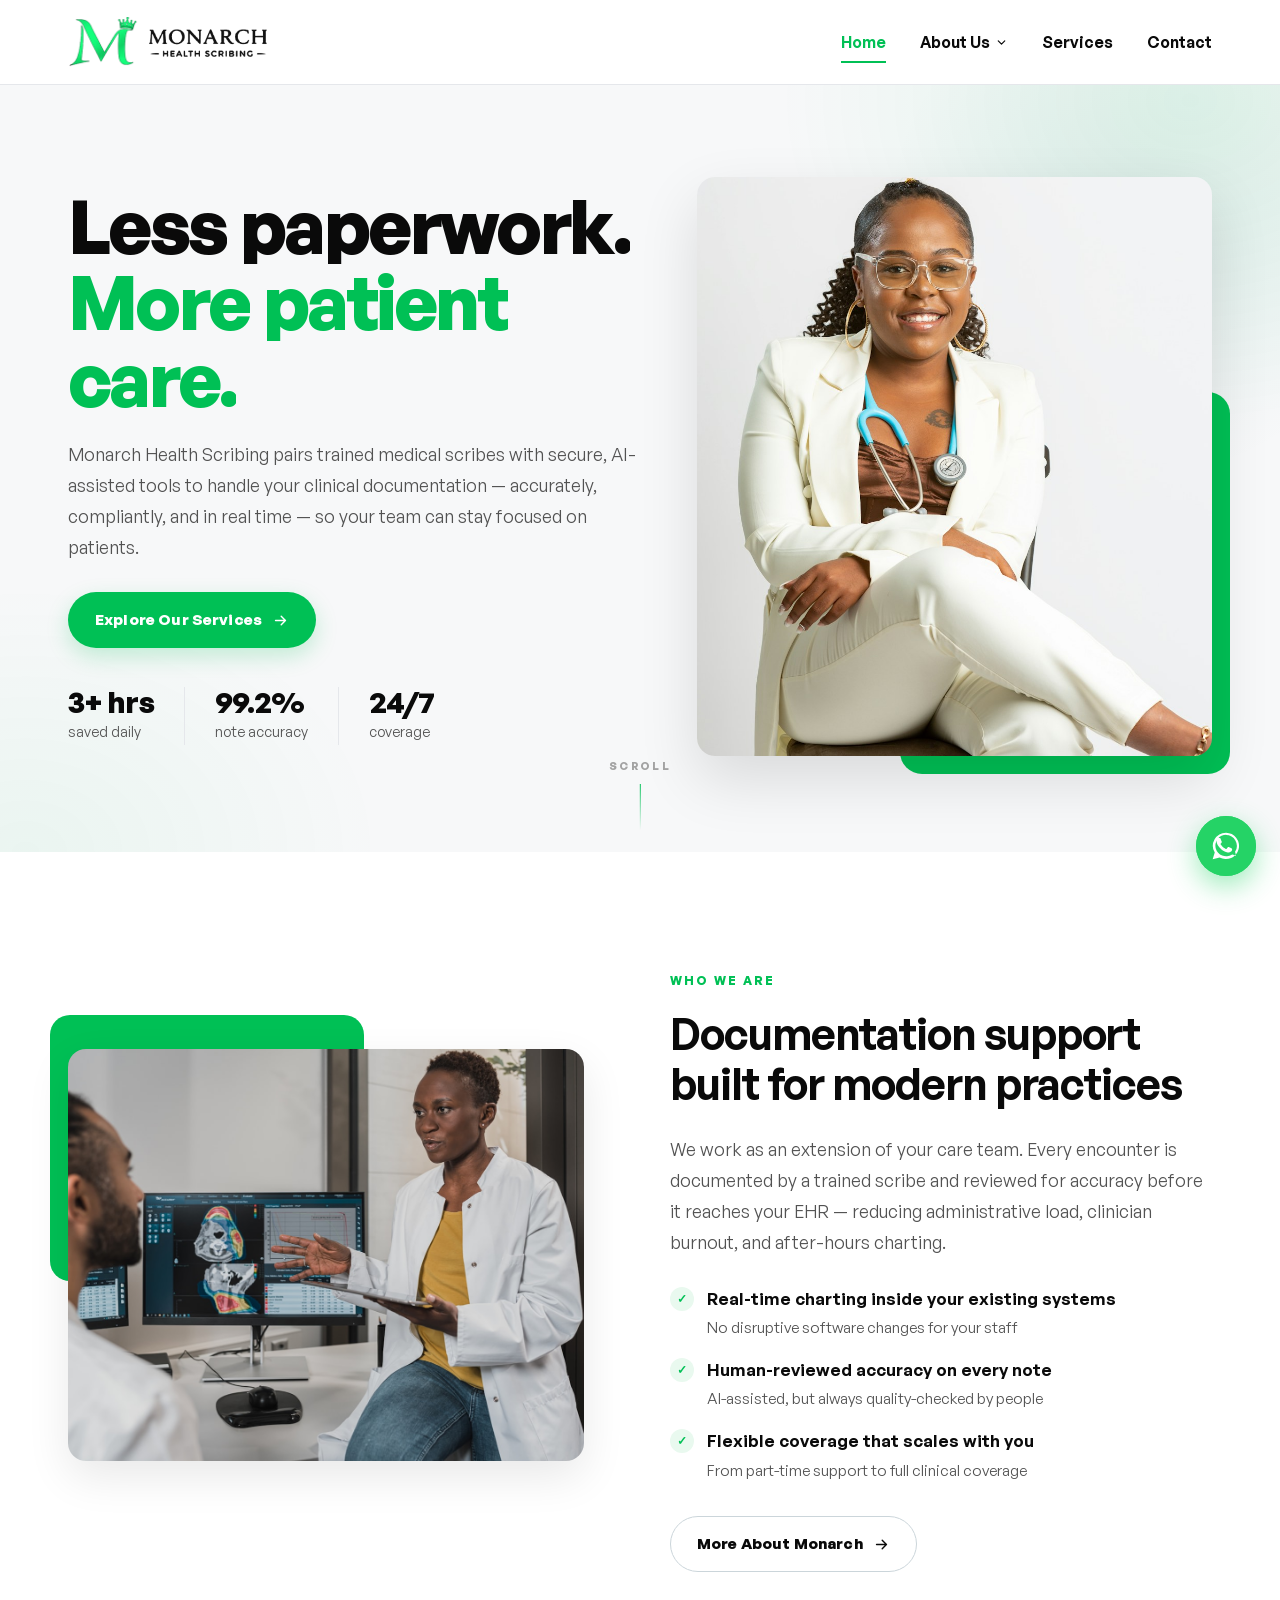
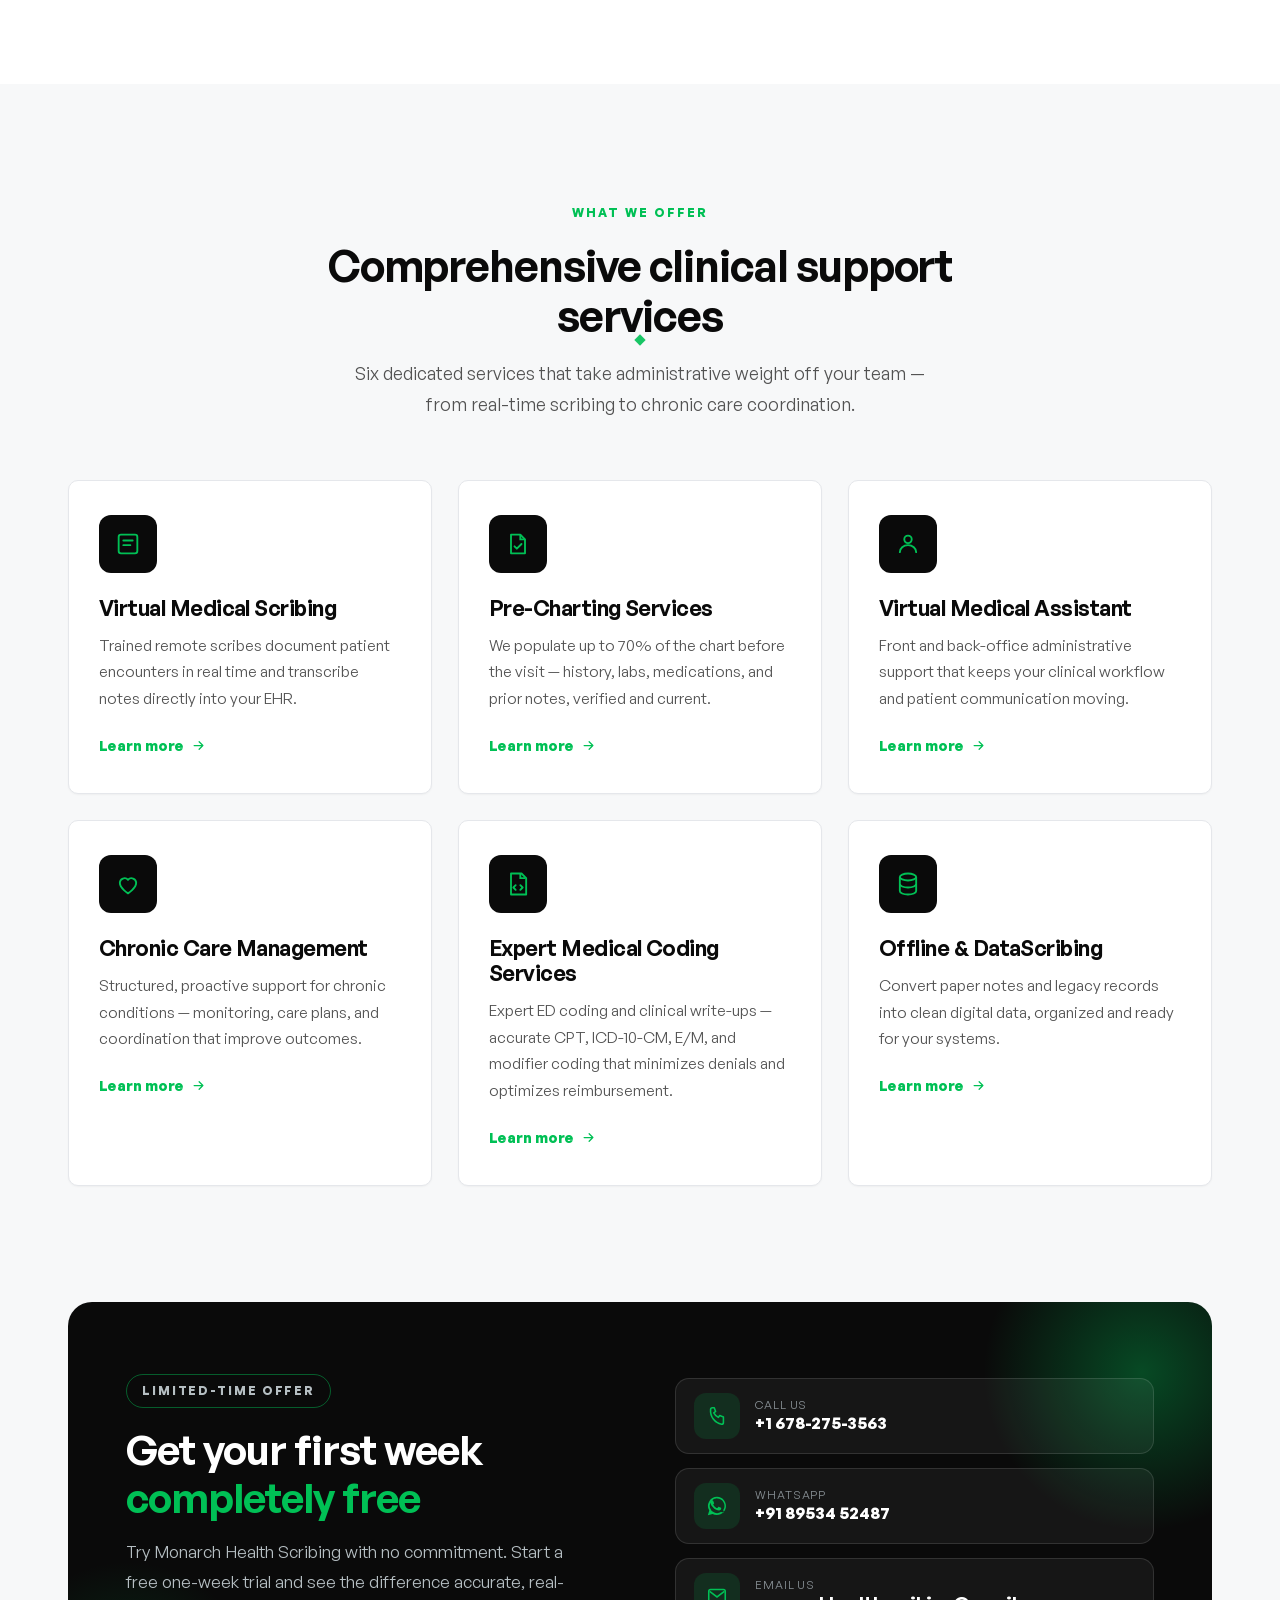
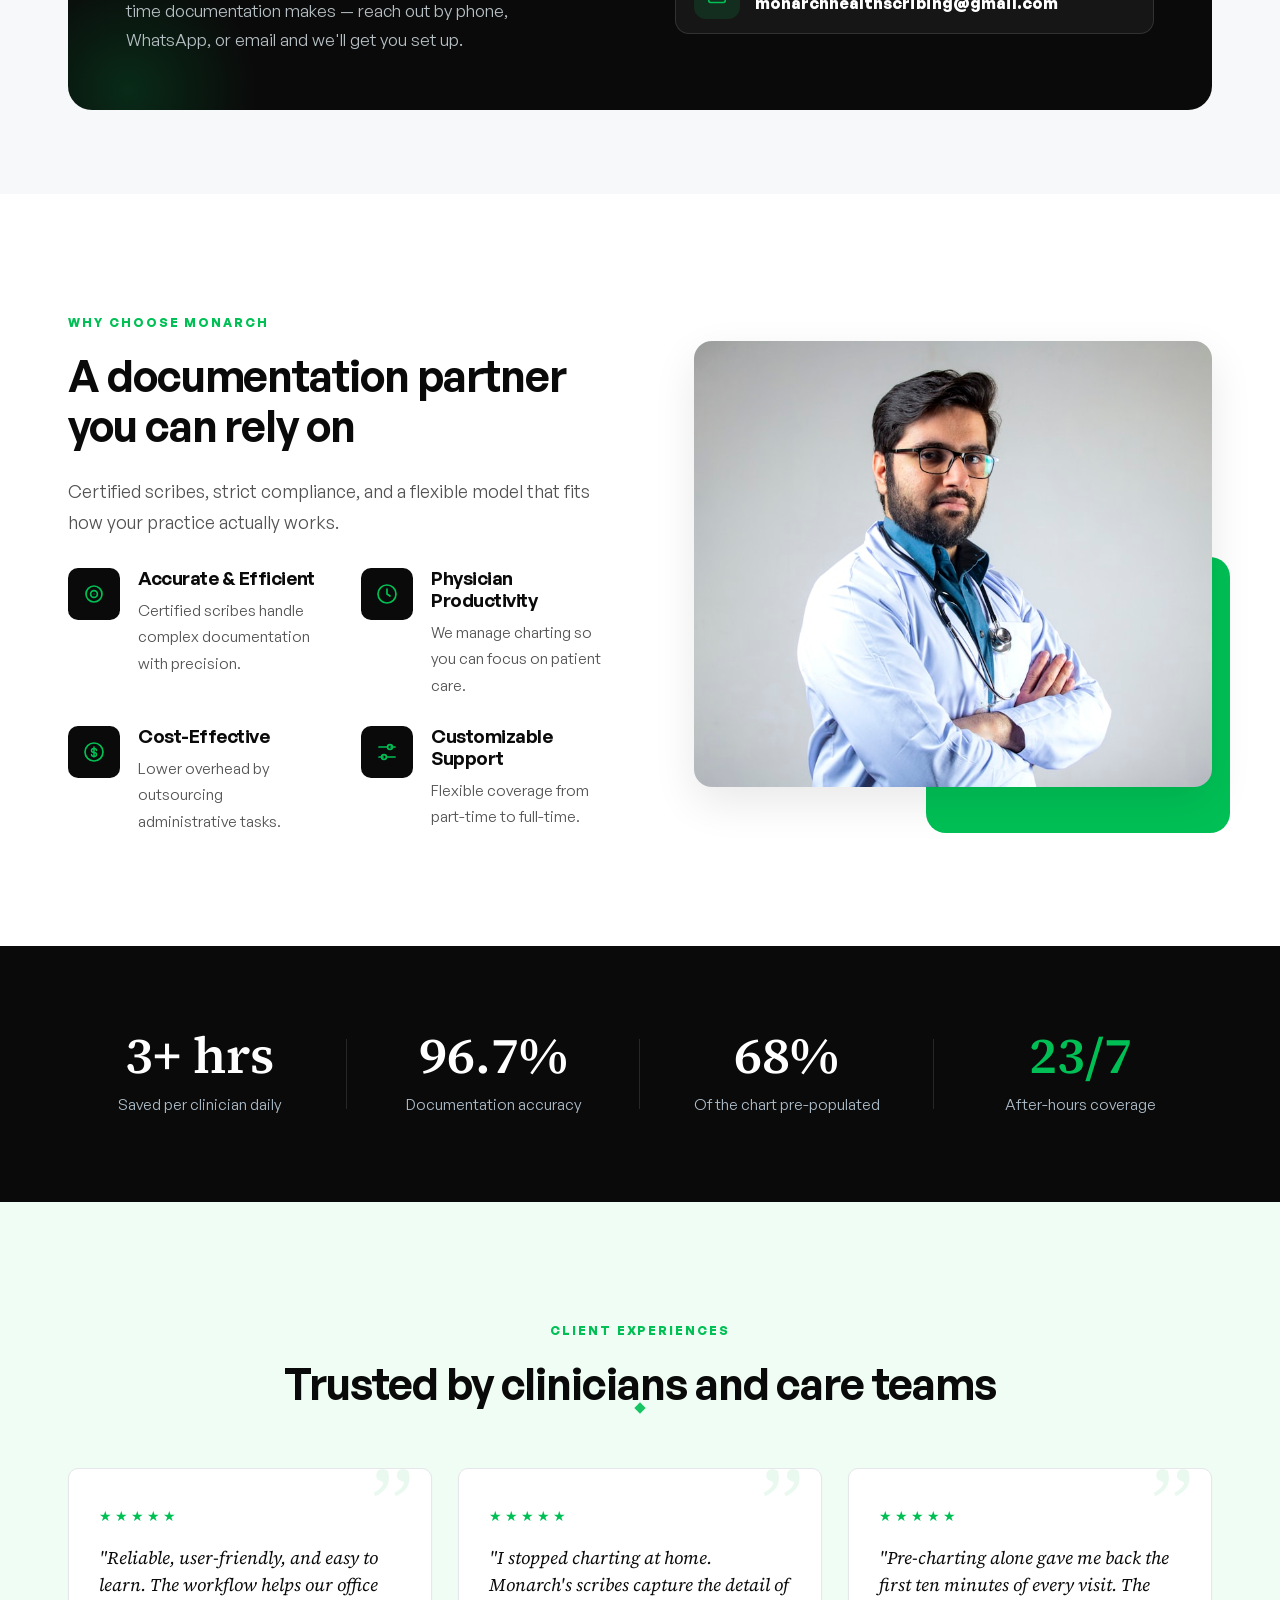
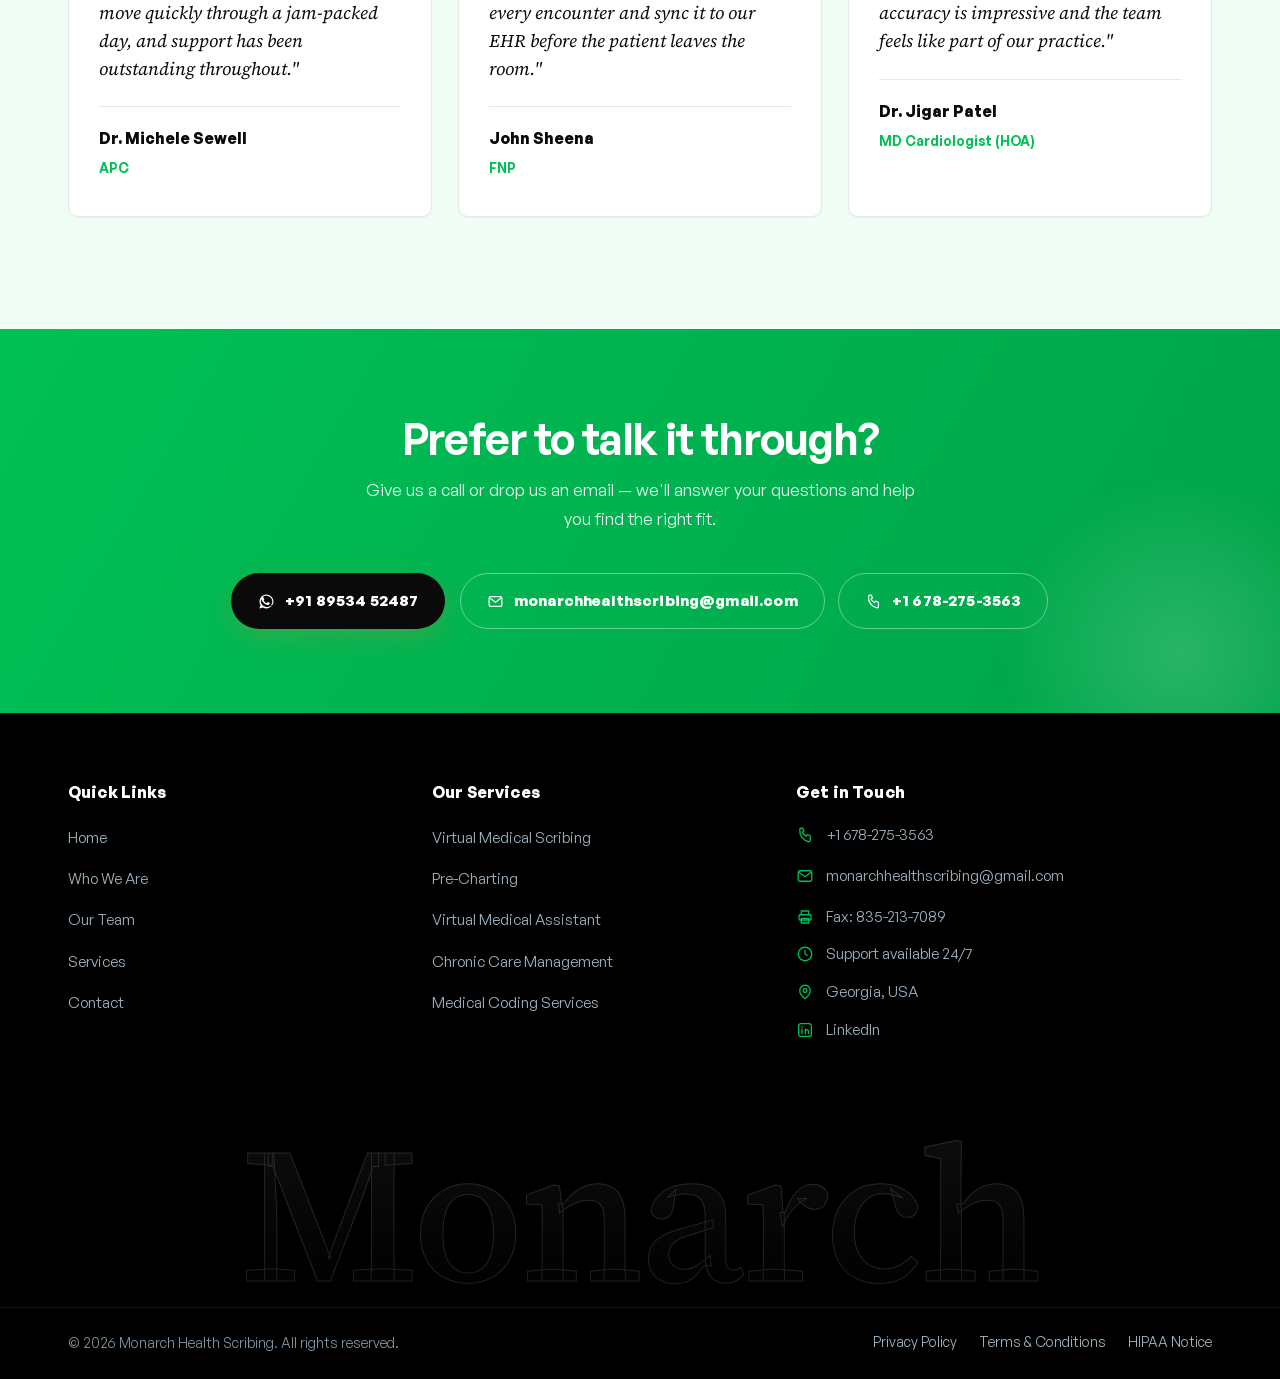
==== index.html @ 8d72a531 "Website design" ====
<!DOCTYPE html>
<html lang="en">
<head>
  <meta charset="UTF-8" />
  <meta name="viewport" content="width=device-width, initial-scale=1.0" />
  <title>Monarch Health Scribing | Medical Scribing & Virtual Care Support</title>
  <meta name="description" content="Monarch Health Scribing provides accurate, HIPAA-compliant medical scribing, pre-charting, virtual medical assistants, and chronic care management — so clinicians can focus on patient care." />
  <link rel="stylesheet" href="styles.css?v=74" />
  <link rel="icon" href="assets/logo-green-black.png" />
</head>
<body>

  <header class="site-header" id="siteHeader">
    <div class="container header-inner">
      <a class="logo" href="index.html"><img class="logo-mk" src="assets/logo-mark-only.png" alt="" /><img class="logo-wd" src="assets/logo-word-only.png" alt="Monarch Health Scribing" /></a>
      <nav class="main-nav" id="mainNav" aria-label="Primary">
        <a href="index.html" class="active">Home</a>
        <div class="nav-item has-drop">
          <a class="nav-drop-toggle">About Us <svg class="caret" viewBox="0 0 24 24" fill="none"><path d="M6 9l6 6 6-6" stroke="currentColor" stroke-width="2.2" stroke-linecap="round" stroke-linejoin="round"/></svg></a>
          <div class="nav-drop">
            <a href="about.html">Who We Are</a>
            <a href="team.html">Our Team</a>
          </div>
        </div>
        <a href="services.html">Services</a>
        <a href="contact.html">Contact</a>
      </nav>
      <button class="nav-toggle" id="navToggle" aria-label="Toggle navigation" aria-expanded="false">
        <span></span><span></span><span></span>
      </button>
    </div>
  </header>

  <!-- ===== Hero ===== -->
  <section class="hero">
    <div class="container hero-grid">
      <div class="hero-copy">
        <h1>Less paperwork.<br /><span class="em">More patient care.</span></h1>
        <p class="lede">Monarch Health Scribing pairs trained medical scribes with secure, AI-assisted
          tools to handle your clinical documentation — accurately, compliantly, and in real time —
          so your team can stay focused on patients.</p>
        <div class="hero-actions">
          <a href="services.html" class="btn btn-primary">Explore Our Services
            <svg viewBox="0 0 24 24" fill="none"><path d="M5 12h14M13 6l6 6-6 6" stroke="currentColor" stroke-width="2" stroke-linecap="round" stroke-linejoin="round"/></svg>
          </a>
        </div>
        <div class="hero-stats">
          <div class="hstat"><b>3+ hrs</b><span>saved daily</span></div>
          <div class="hstat"><b>99.2%</b><span>note accuracy</span></div>
          <div class="hstat"><b>24/7</b><span>coverage</span></div>
        </div>
      </div>

      <div class="hero-media">
        <span class="hero-accent" aria-hidden="true"></span>
        <div class="photo-main">
          <img src="assets/hero-clinician.jpg" alt="Confident clinician trusting Monarch with documentation" loading="eager" />
        </div>
      </div>
    </div>
    <div class="scroll-cue" aria-hidden="true"><span>Scroll</span><span class="line"></span></div>
  </section>

  <!-- ===== Welcome / intro ===== -->
  <section class="section">
    <div class="container split">
      <div class="who-media reveal">
        <span class="who-accent" aria-hidden="true"></span>
        <figure class="who-img-main"><img src="assets/img-collab.jpg" alt="Clinicians collaborating on patient documentation" loading="lazy" /></figure>
      </div>
      <div class="split-copy reveal" data-d="1">
        <p class="eyebrow eyebrow--noline">Who We Are</p>
        <h2>Documentation support built for modern practices</h2>
        <p class="lede">We work as an extension of your care team. Every encounter is documented by a
          trained scribe and reviewed for accuracy before it reaches your EHR — reducing administrative
          load, clinician burnout, and after-hours charting.</p>
        <ul class="check-list">
          <li><span class="c">✓</span><div>Real-time charting inside your existing systems<em>No disruptive software changes for your staff</em></div></li>
          <li><span class="c">✓</span><div>Human-reviewed accuracy on every note<em>AI-assisted, but always quality-checked by people</em></div></li>
          <li><span class="c">✓</span><div>Flexible coverage that scales with you<em>From part-time support to full clinical coverage</em></div></li>
        </ul>
        <a href="about.html" class="btn btn-outline">More About Monarch
          <svg viewBox="0 0 24 24" fill="none"><path d="M5 12h14M13 6l6 6-6 6" stroke="currentColor" stroke-width="2" stroke-linecap="round" stroke-linejoin="round"/></svg>
        </a>
      </div>
    </div>
  </section>

  <!-- ===== Services preview ===== -->
  <section class="section section--cream">
    <div class="container">
      <div class="head-center">
        <p class="eyebrow">What We Offer</p>
        <h2>Comprehensive clinical support services</h2>
        <span class="accent-rule"></span>
        <p class="lede">Six dedicated services that take administrative weight off your team — from
          real-time scribing to chronic care coordination.</p>
      </div>
      <div class="cards-grid">
        <article class="svc-card reveal"><span class="svc-num">01</span>
          <div class="svc-ic"><svg viewBox="0 0 24 24" fill="none"><rect x="4" y="4" width="16" height="16" rx="2" stroke="currentColor" stroke-width="1.6"/><path d="M8 9h8M8 13h6" stroke="currentColor" stroke-width="1.6" stroke-linecap="round"/></svg></div>
          <h3>Virtual Medical Scribing</h3>
          <p>Trained remote scribes document patient encounters in real time and transcribe notes directly into your EHR.</p>
          <a class="more" href="services.html">Learn more <svg viewBox="0 0 24 24" fill="none"><path d="M5 12h14M13 6l6 6-6 6" stroke="currentColor" stroke-width="2" stroke-linecap="round" stroke-linejoin="round"/></svg></a>
        </article>
        <article class="svc-card reveal" data-d="1"><span class="svc-num">02</span>
          <div class="svc-ic"><svg viewBox="0 0 24 24" fill="none"><path d="M6 4h8l4 4v12H6z" stroke="currentColor" stroke-width="1.6" stroke-linejoin="round"/><path d="M14 4v4h4" stroke="currentColor" stroke-width="1.6"/><path d="M9 14l2 2 4-4" stroke="currentColor" stroke-width="1.6" stroke-linecap="round" stroke-linejoin="round"/></svg></div>
          <h3>Pre-Charting Services</h3>
          <p>We populate up to 70% of the chart before the visit — history, labs, medications, and prior notes, verified and current.</p>
          <a class="more" href="services.html">Learn more <svg viewBox="0 0 24 24" fill="none"><path d="M5 12h14M13 6l6 6-6 6" stroke="currentColor" stroke-width="2" stroke-linecap="round" stroke-linejoin="round"/></svg></a>
        </article>
        <article class="svc-card reveal" data-d="2"><span class="svc-num">03</span>
          <div class="svc-ic"><svg viewBox="0 0 24 24" fill="none"><circle cx="12" cy="8" r="3.2" stroke="currentColor" stroke-width="1.6"/><path d="M5 19c0-3.3 3-6 7-6s7 2.7 7 6" stroke="currentColor" stroke-width="1.6" stroke-linecap="round"/></svg></div>
          <h3>Virtual Medical Assistant</h3>
          <p>Front and back-office administrative support that keeps your clinical workflow and patient communication moving.</p>
          <a class="more" href="services.html">Learn more <svg viewBox="0 0 24 24" fill="none"><path d="M5 12h14M13 6l6 6-6 6" stroke="currentColor" stroke-width="2" stroke-linecap="round" stroke-linejoin="round"/></svg></a>
        </article>
        <article class="svc-card reveal"><span class="svc-num">04</span>
          <div class="svc-ic"><svg viewBox="0 0 24 24" fill="none"><path d="M12 20s-7-4.3-7-9a4 4 0 017-2.6A4 4 0 0119 11c0 4.7-7 9-7 9z" stroke="currentColor" stroke-width="1.6" stroke-linejoin="round"/></svg></div>
          <h3>Chronic Care Management</h3>
          <p>Structured, proactive support for chronic conditions — monitoring, care plans, and coordination that improve outcomes.</p>
          <a class="more" href="services.html">Learn more <svg viewBox="0 0 24 24" fill="none"><path d="M5 12h14M13 6l6 6-6 6" stroke="currentColor" stroke-width="2" stroke-linecap="round" stroke-linejoin="round"/></svg></a>
        </article>
        <article class="svc-card reveal" data-d="1"><span class="svc-num">05</span>
          <div class="svc-ic"><svg viewBox="0 0 24 24" fill="none"><path d="M6 3h9l4 4v14H6z" stroke="currentColor" stroke-width="1.6" stroke-linejoin="round"/><path d="M14 3v4h4" stroke="currentColor" stroke-width="1.6"/><path d="M10 13l-2 2 2 2M14 13l2 2-2 2" stroke="currentColor" stroke-width="1.6" stroke-linecap="round" stroke-linejoin="round"/></svg></div>
          <h3>Expert Medical Coding Services</h3>
          <p>Expert ED coding and clinical write-ups — accurate CPT, ICD-10-CM, E/M, and modifier coding that minimizes denials and optimizes reimbursement.</p>
          <a class="more" href="services.html">Learn more <svg viewBox="0 0 24 24" fill="none"><path d="M5 12h14M13 6l6 6-6 6" stroke="currentColor" stroke-width="2" stroke-linecap="round" stroke-linejoin="round"/></svg></a>
        </article>
        <article class="svc-card reveal" data-d="2"><span class="svc-num">06</span>
          <div class="svc-ic"><svg viewBox="0 0 24 24" fill="none"><ellipse cx="12" cy="6" rx="7" ry="3" stroke="currentColor" stroke-width="1.6"/><path d="M5 6v12c0 1.7 3.1 3 7 3s7-1.3 7-3V6" stroke="currentColor" stroke-width="1.6"/><path d="M5 12c0 1.7 3.1 3 7 3s7-1.3 7-3" stroke="currentColor" stroke-width="1.6"/></svg></div>
          <h3>Offline &amp; DataScribing</h3>
          <p>Convert paper notes and legacy records into clean digital data, organized and ready for your systems.</p>
          <a class="more" href="services.html">Learn more <svg viewBox="0 0 24 24" fill="none"><path d="M5 12h14M13 6l6 6-6 6" stroke="currentColor" stroke-width="2" stroke-linecap="round" stroke-linejoin="round"/></svg></a>
        </article>
      </div>
    </div>
  </section>

  <!-- ===== Free trial offer ===== -->
  <section class="section trial-section">
    <div class="container">
      <div class="trial-card reveal">
        <div class="trial-copy">
          <p class="trial-badge">Limited-Time Offer</p>
          <h2>Get your first week <span class="em">completely free</span></h2>
          <p>Try Monarch Health Scribing with no commitment. Start a free one-week trial and see the
            difference accurate, real-time documentation makes — reach out by phone, WhatsApp, or email
            and we'll get you set up.</p>
        </div>
        <div class="trial-actions">
          <a href="tel:+16782753563" class="trial-chip">
            <span class="ti"><svg viewBox="0 0 24 24" fill="none"><path d="M5 5a2 2 0 012-2h2l1.5 4-2 1.5a12 12 0 005 5l1.5-2 4 1.5V19a2 2 0 01-2 2A15 15 0 015 5z" stroke="currentColor" stroke-width="1.7" stroke-linejoin="round"/></svg></span>
            <span><small>Call us</small><b>+1 678-275-3563</b></span>
          </a>
          <a href="https://wa.me/918953452487" target="_blank" rel="noopener" class="trial-chip">
            <span class="ti"><svg viewBox="0 0 24 24" fill="currentColor"><path d="M12.04 2.01a9.9 9.9 0 00-8.48 14.95L2 22l5.2-1.36A9.9 9.9 0 1012.04 2.01zm0 1.8a8.1 8.1 0 016.95 12.2l-.2.33.78 2.85-2.92-.77-.32.19a8.1 8.1 0 11-4.1-15.04zm4.5 10.3c-.07-.12-.26-.2-.55-.34-.29-.14-1.7-.84-1.96-.94-.26-.1-.45-.14-.64.14-.19.29-.74.94-.9 1.13-.17.19-.33.21-.62.07-.29-.14-1.21-.45-2.3-1.43-.85-.76-1.43-1.7-1.6-1.98-.16-.29-.02-.44.13-.58.13-.13.29-.33.43-.5.14-.17.19-.29.29-.48.1-.19.05-.36-.02-.5-.07-.14-.64-1.55-.88-2.12-.23-.56-.47-.48-.64-.49h-.55c-.19 0-.5.07-.76.36-.26.29-1 .98-1 2.38s1.02 2.76 1.17 2.95c.14.19 2.01 3.08 4.88 4.32.68.29 1.21.46 1.63.59.68.22 1.3.19 1.79.12.55-.08 1.7-.7 1.94-1.36.24-.67.24-1.24.17-1.36z"/></svg></span>
            <span><small>WhatsApp</small><b>+91 89534 52487</b></span>
          </a>
          <a href="mailto:monarchhealthscribing@gmail.com" class="trial-chip">
            <span class="ti"><svg viewBox="0 0 24 24" fill="none"><rect x="3" y="5" width="18" height="14" rx="2" stroke="currentColor" stroke-width="1.7"/><path d="M4 7l8 6 8-6" stroke="currentColor" stroke-width="1.7"/></svg></span>
            <span><small>Email us</small><b>monarchhealthscribing@gmail.com</b></span>
          </a>
        </div>
      </div>
    </div>
  </section>

  <!-- ===== Why choose us ===== -->
  <section class="section">
    <div class="container split split--reverse">
      <div class="split-media why-media reveal">
        <span class="why-accent" aria-hidden="true"></span>
        <figure class="why-photo"><img src="assets/img-why.jpg" alt="Confident clinician you can rely on" loading="lazy" /></figure>
      </div>
      <div class="split-copy reveal" data-d="1">
        <p class="eyebrow eyebrow--noline">Why Choose Monarch</p>
        <h2>A documentation partner you can rely on</h2>
        <p class="lede">Certified scribes, strict compliance, and a flexible model that fits how your
          practice actually works.</p>
        <div class="why-grid" style="margin-top:30px">
          <div class="why-item"><span class="wn"><svg viewBox="0 0 24 24" fill="none"><circle cx="12" cy="12" r="8" stroke="currentColor" stroke-width="1.7"/><circle cx="12" cy="12" r="3.4" stroke="currentColor" stroke-width="1.7"/><circle cx="12" cy="12" r=".6" fill="currentColor"/></svg></span><div><h3>Accurate &amp; Efficient</h3><p>Certified scribes handle complex documentation with precision.</p></div></div>
          <div class="why-item"><span class="wn"><svg viewBox="0 0 24 24" fill="none"><circle cx="12" cy="12" r="9" stroke="currentColor" stroke-width="1.7"/><path d="M12 7v5l3 2" stroke="currentColor" stroke-width="1.7" stroke-linecap="round"/></svg></span><div><h3>Physician Productivity</h3><p>We manage charting so you can focus on patient care.</p></div></div>
          <div class="why-item"><span class="wn"><svg viewBox="0 0 24 24" fill="none"><circle cx="12" cy="12" r="9" stroke="currentColor" stroke-width="1.7"/><path d="M12 7v10M9.5 14.5c0 1.1 1.1 2 2.5 2s2.5-.9 2.5-2-1.1-2-2.5-2-2.5-.9-2.5-2 1.1-2 2.5-2 2.5.9 2.5 2" stroke="currentColor" stroke-width="1.5" stroke-linecap="round"/></svg></span><div><h3>Cost-Effective</h3><p>Lower overhead by outsourcing administrative tasks.</p></div></div>
          <div class="why-item"><span class="wn"><svg viewBox="0 0 24 24" fill="none"><path d="M4 7h8M16 7h4M4 17h4M12 17h8" stroke="currentColor" stroke-width="1.7" stroke-linecap="round"/><circle cx="15" cy="7" r="2.4" stroke="currentColor" stroke-width="1.7"/><circle cx="9" cy="17" r="2.4" stroke="currentColor" stroke-width="1.7"/></svg></span><div><h3>Customizable Support</h3><p>Flexible coverage from part-time to full-time.</p></div></div>
        </div>
      </div>
    </div>
  </section>

  <!-- ===== Stats band ===== -->
  <section class="section--tight section--navy">
    <div class="container stats-band">
      <div class="stat-b reveal"><div class="num"><span data-count="3" data-suffix="+">3+</span> hrs</div><div class="lbl">Saved per clinician daily</div></div>
      <div class="stat-b reveal" data-d="1"><div class="num"><span data-count="99.2" data-suffix="%">99.2%</span></div><div class="lbl">Documentation accuracy</div></div>
      <div class="stat-b reveal" data-d="2"><div class="num"><span data-count="70" data-suffix="%">70%</span></div><div class="lbl">Of the chart pre-populated</div></div>
      <div class="stat-b reveal" data-d="3"><div class="num gold"><span class="gold" data-count="24" data-suffix="/7">24/7</span></div><div class="lbl">After-hours coverage</div></div>
    </div>
  </section>

  <!-- ===== Testimonials ===== -->
  <section class="section section--mist">
    <div class="container">
      <div class="head-center">
        <p class="eyebrow">Client Experiences</p>
        <h2>Trusted by clinicians and care teams</h2>
        <span class="accent-rule"></span>
      </div>
      <div class="quotes-grid">
        <figure class="q-card reveal">
          <div class="stars">★★★★★</div>
          <blockquote>"Reliable, user-friendly, and easy to learn. The workflow helps our office move quickly through a jam-packed day, and support has been outstanding throughout."</blockquote>
          <figcaption class="who"><div><b>Dr. Michele Sewell</b><em>APC</em></div></figcaption>
        </figure>
        <figure class="q-card reveal" data-d="1">
          <div class="stars">★★★★★</div>
          <blockquote>"I stopped charting at home. Monarch's scribes capture the detail of every encounter and sync it to our EHR before the patient leaves the room."</blockquote>
          <figcaption class="who"><div><b>John Sheena</b><em>FNP</em></div></figcaption>
        </figure>
        <figure class="q-card reveal" data-d="2">
          <div class="stars">★★★★★</div>
          <blockquote>"Pre-charting alone gave me back the first ten minutes of every visit. The accuracy is impressive and the team feels like part of our practice."</blockquote>
          <figcaption class="who"><div><b>Dr. Jigar Patel</b><em>MD Cardiologist (HOA)</em></div></figcaption>
        </figure>
      </div>
    </div>
  </section>

  <!-- ===== CTA band ===== -->
  <section class="section--tight cta-band">
    <div class="container cta-inner">
      <div>
        <h2>Prefer to talk it through?</h2>
        <p>Give us a call or drop us an email — we'll answer your questions and help you find the right fit.</p>
      </div>
      <div class="cta-actions">
        <a href="https://wa.me/918953452487" target="_blank" rel="noopener" class="btn btn-gold"><svg viewBox="0 0 24 24" fill="currentColor"><path d="M12.04 2.01a9.9 9.9 0 00-8.48 14.95L2 22l5.2-1.36A9.9 9.9 0 1012.04 2.01zm0 1.8a8.1 8.1 0 016.95 12.2l-.2.33.78 2.85-2.92-.77-.32.19a8.1 8.1 0 11-4.1-15.04zm4.5 10.3c-.07-.12-.26-.2-.55-.34-.29-.14-1.7-.84-1.96-.94-.26-.1-.45-.14-.64.14-.19.29-.74.94-.9 1.13-.17.19-.33.21-.62.07-.29-.14-1.21-.45-2.3-1.43-.85-.76-1.43-1.7-1.6-1.98-.16-.29-.02-.44.13-.58.13-.13.29-.33.43-.5.14-.17.19-.29.29-.48.1-.19.05-.36-.02-.5-.07-.14-.64-1.55-.88-2.12-.23-.56-.47-.48-.64-.49h-.55c-.19 0-.5.07-.76.36-.26.29-1 .98-1 2.38s1.02 2.76 1.17 2.95c.14.19 2.01 3.08 4.88 4.32.68.29 1.21.46 1.63.59.68.22 1.3.19 1.79.12.55-.08 1.7-.7 1.94-1.36.24-.67.24-1.24.17-1.36z"/></svg> +91 89534 52487</a>
        <a href="mailto:monarchhealthscribing@gmail.com" class="btn btn-ghost-light"><svg viewBox="0 0 24 24" fill="none"><rect x="3" y="5" width="18" height="14" rx="2" stroke="currentColor" stroke-width="1.7"/><path d="M4 7l8 6 8-6" stroke="currentColor" stroke-width="1.7"/></svg> monarchhealthscribing@gmail.com</a>
        <a href="tel:+16782753563" class="btn btn-ghost-light"><svg viewBox="0 0 24 24" fill="none"><path d="M5 5a2 2 0 012-2h2l1.5 4-2 1.5a12 12 0 005 5l1.5-2 4 1.5V19a2 2 0 01-2 2A15 15 0 015 5z" stroke="currentColor" stroke-width="1.7" stroke-linejoin="round"/></svg> +1 678-275-3563</a>
      </div>
    </div>
  </section>

  <!-- ===== Footer ===== -->
  <footer class="site-footer">
    <div class="container footer-grid">
      <div class="footer-col">
        <h4>Quick Links</h4>
        <ul>
          <li><a href="index.html">Home</a></li>
          <li><a href="about.html">Who We Are</a></li>
          <li><a href="team.html">Our Team</a></li>
          <li><a href="services.html">Services</a></li>
          <li><a href="contact.html">Contact</a></li>
        </ul>
      </div>
      <div class="footer-col">
        <h4>Our Services</h4>
        <ul>
          <li><a href="services.html">Virtual Medical Scribing</a></li>
          <li><a href="services.html">Pre-Charting</a></li>
          <li><a href="services.html">Virtual Medical Assistant</a></li>
          <li><a href="services.html">Chronic Care Management</a></li>
          <li><a href="services.html">Medical Coding Services</a></li>
        </ul>
      </div>
      <div class="footer-col">
        <h4>Get in Touch</h4>
        <ul class="footer-contact">
          <li><svg viewBox="0 0 24 24" fill="none"><path d="M5 5a2 2 0 012-2h2l1.5 4-2 1.5a12 12 0 005 5l1.5-2 4 1.5V19a2 2 0 01-2 2A15 15 0 015 5z" stroke="currentColor" stroke-width="1.7" stroke-linejoin="round"/></svg> <a href="tel:+16782753563">+1 678-275-3563</a></li>
          <li><svg viewBox="0 0 24 24" fill="none"><rect x="3" y="5" width="18" height="14" rx="2" stroke="currentColor" stroke-width="1.7"/><path d="M4 7l8 6 8-6" stroke="currentColor" stroke-width="1.7"/></svg> <a href="mailto:monarchhealthscribing@gmail.com">monarchhealthscribing@gmail.com</a></li>
          <li><svg viewBox="0 0 24 24" fill="none"><path d="M7 9V4h10v5" stroke="currentColor" stroke-width="1.7" stroke-linejoin="round"/><rect x="4" y="9" width="16" height="7" rx="1.5" stroke="currentColor" stroke-width="1.7"/><path d="M7 14h10v6H7z" stroke="currentColor" stroke-width="1.7" stroke-linejoin="round"/></svg> Fax: 835-213-7089</li>
          <li><svg viewBox="0 0 24 24" fill="none"><circle cx="12" cy="12" r="9" stroke="currentColor" stroke-width="1.7"/><path d="M12 7v5l3 2" stroke="currentColor" stroke-width="1.7" stroke-linecap="round"/></svg> Support available 24/7</li>
          <li><svg viewBox="0 0 24 24" fill="none"><path d="M12 21s-7-5.2-7-11a7 7 0 1114 0c0 5.8-7 11-7 11z" stroke="currentColor" stroke-width="1.7"/><circle cx="12" cy="10" r="2.5" stroke="currentColor" stroke-width="1.7"/></svg> Georgia, USA</li>
          <li><svg viewBox="0 0 24 24" fill="none"><rect x="3.5" y="3.5" width="17" height="17" rx="3" stroke="currentColor" stroke-width="1.7"/><circle cx="8" cy="7.6" r="1.1" fill="currentColor"/><path d="M8 10.5V17M12.5 17v-3.4a2 2 0 014 0V17M12.5 10.5V17" stroke="currentColor" stroke-width="1.7" stroke-linecap="round"/></svg> <a href="https://www.linkedin.com/company/monarch-health-scribing" target="_blank" rel="noopener">LinkedIn</a></li>
        </ul>
      </div>
    </div>
    <div class="footer-bottom">
      <div class="container">
        <p>© <span id="year">2026</span> Monarch Health Scribing. All rights reserved.</p>
        <div class="legal">
          <a href="#">Privacy Policy</a>
          <a href="#">Terms &amp; Conditions</a>
          <a href="#">HIPAA Notice</a>
        </div>
      </div>
    </div>
  </footer>

  <script src="script.js?v=74"></script>
</body>
</html>
---- styles.css ----
/* ===== Self-hosted fonts (General Sans + Source Serif 4 — same as rapidops.com) ===== */
@font-face { font-family:"General Sans"; src:url("assets/fonts/GeneralSans-300.woff2") format("woff2"); font-weight:300; font-style:normal; font-display:swap; }
@font-face { font-family:"General Sans"; src:url("assets/fonts/GeneralSans-400.woff2") format("woff2"); font-weight:400; font-style:normal; font-display:swap; }
@font-face { font-family:"General Sans"; src:url("assets/fonts/GeneralSans-500.woff2") format("woff2"); font-weight:500; font-style:normal; font-display:swap; }
@font-face { font-family:"General Sans"; src:url("assets/fonts/GeneralSans-600.woff2") format("woff2"); font-weight:600; font-style:normal; font-display:swap; }
@font-face { font-family:"General Sans"; src:url("assets/fonts/GeneralSans-700.woff2") format("woff2"); font-weight:700; font-style:normal; font-display:swap; }
@font-face { font-family:"Source Serif 4"; src:url("assets/fonts/SourceSerif4-normal.woff2") format("woff2"); font-weight:200 900; font-style:normal; font-display:swap; }
@font-face { font-family:"Source Serif 4"; src:url("assets/fonts/SourceSerif4-italic.woff2") format("woff2"); font-weight:200 900; font-style:italic; font-display:swap; }

/* ==========================================================================
   Monarch Health Scribing — shared stylesheet (multi-page)
   Professional healthcare-services design system
   Palette: deep navy · medical teal · warm gold · warm neutrals
   Type: Source Serif 4 (serif headings) · General Sans (sans body)
   ========================================================================== */

:root {
  --navy:       #0f2c44;
  --navy-deep:  #0a2133;
  --teal:       #0f7368;
  --teal-dark:  #0b554d;
  --teal-soft:  #e6f1ef;
  --gold:       #b8893f;
  --gold-soft:  #f3ead9;

  --ink:        #16242e;
  --muted:      #56666f;
  --faint:      #8696a0;
  --line:       #e4e8ea;
  --line-warm:  #e9e3d6;

  --white:      #ffffff;
  --cream:      #f8f5ef;
  --mist:       #eef4f4;
  --panel:      #f6f8f9;

  --maxw: 1200px;
  --radius: 6px;
  --shadow-sm: 0 1px 2px rgba(15,44,68,.06), 0 2px 8px rgba(15,44,68,.05);
  --shadow-md: 0 10px 30px rgba(15,44,68,.10);
  --shadow-lg: 0 24px 60px rgba(15,44,68,.14);

  --serif: "Source Serif 4", Georgia, "Times New Roman", serif;
  --sans:  "General Sans", -apple-system, BlinkMacSystemFont, "Segoe UI", sans-serif;

  --ease: cubic-bezier(.22,.61,.36,1);
}

*, *::before, *::after { box-sizing: border-box; }
* { margin: 0; padding: 0; }

html { scroll-behavior: smooth; -webkit-text-size-adjust: 100%; }

body {
  font-family: var(--sans);
  font-size: 17px;
  line-height: 1.72;
  color: var(--ink);
  background: var(--white);
  -webkit-font-smoothing: antialiased;
}

img { max-width: 100%; display: block; }
a { color: inherit; text-decoration: none; }

h1, h2, h3, h4 { font-family: var(--serif); font-weight: 500; color: var(--navy);
  line-height: 1.16; letter-spacing: -.01em; }
h1 { font-size: clamp(2.3rem, 4.6vw, 3.5rem); }
h2 { font-size: clamp(1.9rem, 3.4vw, 2.7rem); }
h3 { font-size: 1.35rem; }
p  { color: var(--muted); }
strong { color: var(--ink); font-weight: 700; }

.container { max-width: var(--maxw); margin: 0 auto; padding: 0 28px; }

/* ---- shared section helpers ---- */
.section { padding: 96px 0; }
.section--tight { padding: 72px 0; }
.section--cream { background: var(--cream); }
.section--mist  { background: var(--mist); }
.section--navy  { background: var(--navy); color: #cfdbe4; }
.section--navy h2, .section--navy h3 { color: #fff; }

.eyebrow { display: inline-flex; align-items: center; gap: 9px;
  font-family: var(--sans); font-weight: 700; font-size: .76rem; letter-spacing: .16em;
  text-transform: uppercase; color: var(--teal); margin-bottom: 16px; }
.eyebrow::before { content: ""; width: 26px; height: 2px; background: var(--gold); display: inline-block; }
.section--navy .eyebrow { color: #7fd0c6; }

.lede { font-size: 1.12rem; color: var(--muted); max-width: 60ch; }
.section--navy .lede { color: #bcccd6; }

.head-center { text-align: center; max-width: 760px; margin: 0 auto 56px; }
.head-center .eyebrow::before { display: none; }
.head-center .lede { margin: 18px auto 0; }

/* underline accent under serif headings */
.accent-rule { width: 56px; height: 3px; background: var(--gold); border-radius: 2px; margin-top: 22px; }
.head-center .accent-rule { margin: 22px auto 0; }

/* ---- buttons ---- */
.btn { display: inline-flex; align-items: center; gap: 10px; cursor: pointer;
  font-family: var(--sans); font-weight: 700; font-size: .95rem; letter-spacing: .01em;
  padding: 14px 26px; border-radius: var(--radius); border: 1.5px solid transparent;
  transition: background .2s, color .2s, border-color .2s, transform .2s, box-shadow .2s; }
.btn svg { width: 17px; height: 17px; transition: transform .2s var(--ease); }
.btn:hover svg { transform: translateX(3px); }
.btn-primary { background: var(--teal); color: #fff; box-shadow: 0 8px 22px rgba(15,115,104,.22); }
.btn-primary:hover { background: var(--teal-dark); transform: translateY(-2px); box-shadow: 0 12px 28px rgba(15,115,104,.3); }
.btn-gold { background: var(--gold); color: #2a1d05; box-shadow: 0 8px 22px rgba(184,137,63,.26); }
.btn-gold:hover { background: #a5792f; transform: translateY(-2px); }
.btn-outline { background: transparent; color: var(--navy); border-color: #cbd5da; }
.btn-outline:hover { border-color: var(--teal); color: var(--teal); }
.btn-light { background: #fff; color: var(--navy); }
.btn-light:hover { background: var(--gold-soft); transform: translateY(-2px); }
.btn-ghost-light { background: transparent; color: #fff; border-color: rgba(255,255,255,.4); }
.btn-ghost-light:hover { background: rgba(255,255,255,.1); border-color: #fff; }

/* ==========================================================================
   Top utility bar
   ========================================================================== */
.topbar { background: var(--navy-deep); color: #b6c6d1; font-size: .82rem; }
.topbar-inner { display: flex; justify-content: space-between; align-items: center;
  min-height: 42px; gap: 18px; }
.topbar a { color: #c4d2db; transition: color .2s; }
.topbar a:hover { color: #fff; }
.topbar-left { display: flex; align-items: center; gap: 16px; }
.topbar-left .ic { color: var(--gold); margin-right: 6px; }
.topbar .sep { width: 1px; height: 14px; background: rgba(255,255,255,.18); }
.topbar-right { display: flex; align-items: center; gap: 18px; }
.badge-hipaa { display: inline-flex; align-items: center; gap: 7px; color: #9fb6c2;
  letter-spacing: .04em; }
.badge-hipaa::before { content: ""; width: 7px; height: 7px; border-radius: 50%;
  background: #38c9a8; box-shadow: 0 0 0 3px rgba(56,201,168,.2); }
.topbar-social { display: flex; gap: 12px; }
.topbar-social a { font-weight: 700; font-size: .72rem; letter-spacing: .06em; }

/* ==========================================================================
   Header / nav
   ========================================================================== */
.site-header { position: sticky; top: 0; z-index: 60; background: #fff;
  border-bottom: 1px solid var(--line); transition: box-shadow .25s; }
.site-header.scrolled { box-shadow: 0 6px 24px rgba(15,44,68,.08); }
.header-inner { display: flex; align-items: center; gap: 24px; min-height: 84px; }

.logo { display: flex; align-items: center; gap: 13px; margin-right: auto; }
.logo-mark { width: 46px; height: 46px; object-fit: contain;
  filter: drop-shadow(0 4px 8px rgba(184,137,63,.25)); }
.logo-text { font-family: var(--serif); font-weight: 600; font-size: 1.4rem; color: var(--navy);
  line-height: 1; letter-spacing: -.01em; }
.logo-text small { display: block; font-family: var(--sans); font-weight: 600; font-size: .58rem;
  letter-spacing: .28em; text-transform: uppercase; color: var(--gold); margin-top: 5px; }

.main-nav { display: flex; align-items: center; gap: 34px; }
.main-nav a { position: relative; font-weight: 600; font-size: .98rem; color: var(--navy);
  padding: 8px 0; transition: color .2s; }
.main-nav a::after { content: ""; position: absolute; left: 0; bottom: 0; height: 2px; width: 0;
  background: var(--teal); transition: width .25s var(--ease); }
.main-nav a:hover { color: var(--teal); }
.main-nav a:hover::after, .main-nav a.active::after { width: 100%; }
.main-nav a.active { color: var(--teal); }

.nav-toggle { display: none; width: 44px; height: 44px; border: 1px solid var(--line);
  border-radius: var(--radius); background: #fff; cursor: pointer; flex-direction: column;
  justify-content: center; align-items: center; gap: 5px; }
.nav-toggle span { width: 20px; height: 2px; background: var(--navy); border-radius: 2px;
  transition: transform .25s, opacity .2s; }
.nav-toggle[aria-expanded="true"] span:nth-child(1) { transform: translateY(7px) rotate(45deg); }
.nav-toggle[aria-expanded="true"] span:nth-child(2) { opacity: 0; }
.nav-toggle[aria-expanded="true"] span:nth-child(3) { transform: translateY(-7px) rotate(-45deg); }

/* ==========================================================================
   Home — hero
   ========================================================================== */
.hero { position: relative; background: var(--cream); overflow: hidden; }
.hero::before { content: ""; position: absolute; top: -120px; right: -120px; width: 520px; height: 520px;
  background: radial-gradient(circle, rgba(15,115,104,.07), transparent 70%); border-radius: 50%; }
.hero-grid { display: grid; grid-template-columns: 1.05fr .95fr; gap: 60px; align-items: center;
  padding-top: 84px; padding-bottom: 90px; position: relative; }
.hero-copy h1 { color: var(--navy); margin-bottom: 22px; }
.hero-copy h1 .em { color: var(--teal); font-style: italic; }
.hero-copy .lede { margin-bottom: 30px; }
.hero-actions { display: flex; flex-wrap: wrap; gap: 14px; margin-bottom: 34px; }
.hero-trust { display: flex; flex-wrap: wrap; gap: 22px 30px; padding-top: 26px;
  border-top: 1px solid var(--line-warm); }
.hero-trust .t { display: flex; align-items: center; gap: 10px; font-size: .92rem; font-weight: 600;
  color: var(--navy); }
.hero-trust .t svg { width: 20px; height: 20px; color: var(--teal); flex: none; }

.hero-media { position: relative; }
.hero-media .photo-main { border-radius: 12px; overflow: hidden; box-shadow: var(--shadow-lg);
  aspect-ratio: 4 / 4.5; }
.hero-media .photo-main img { width: 100%; height: 100%; object-fit: cover; }
.hero-stat-card { position: absolute; left: -28px; bottom: 36px; background: #fff;
  border-radius: 10px; padding: 20px 24px; box-shadow: var(--shadow-md);
  border: 1px solid var(--line); display: flex; align-items: center; gap: 16px; }
.hero-stat-card .num { font-family: var(--serif); font-size: 2.2rem; color: var(--teal); font-weight: 600;
  line-height: 1; }
.hero-stat-card .lbl { font-size: .85rem; color: var(--muted); max-width: 14ch; line-height: 1.35; }
.hero-badge-top { position: absolute; right: -16px; top: 28px; background: var(--navy); color: #fff;
  padding: 12px 18px; border-radius: 10px; box-shadow: var(--shadow-md); display: flex; gap: 11px;
  align-items: center; }
.hero-badge-top .bt-ic { width: 34px; height: 34px; border-radius: 8px; background: rgba(255,255,255,.12);
  display: grid; place-items: center; color: var(--gold); }
.hero-badge-top b { font-size: .9rem; display: block; }
.hero-badge-top em { font-style: normal; font-size: .72rem; color: #9fb6c2; }

/* ==========================================================================
   Intro / about-strip (two column with image)
   ========================================================================== */
.split { display: grid; grid-template-columns: 1fr 1fr; gap: 60px; align-items: center; }
.split--reverse .split-media { order: 2; }
.split-media { position: relative; }
.split-media img { border-radius: 12px; box-shadow: var(--shadow-md); width: 100%;
  aspect-ratio: 5 / 4; object-fit: cover; }
.split-media .frame-accent { position: absolute; inset: 16px -16px -16px 16px; border: 2px solid var(--gold);
  border-radius: 12px; z-index: -1; }
.split-copy h2 { margin-bottom: 8px; }
.split-copy .lede { margin: 26px 0; }

.check-list { list-style: none; display: grid; gap: 14px; margin: 26px 0 32px; }
.check-list li { display: flex; gap: 13px; align-items: flex-start; color: var(--ink); font-weight: 600; }
.check-list li span.c { flex: none; width: 24px; height: 24px; border-radius: 50%;
  background: var(--teal-soft); color: var(--teal); display: grid; place-items: center;
  font-size: .72rem; font-weight: 800; margin-top: 3px; }
.check-list li em { display: block; font-style: normal; font-weight: 400; color: var(--muted);
  font-size: .95rem; margin-top: 2px; }

/* ==========================================================================
   Service cards (grid)
   ========================================================================== */
.cards-grid { display: grid; grid-template-columns: repeat(3, 1fr); gap: 26px; }
.svc-card { background: #fff; border: 1px solid var(--line); border-radius: 10px; padding: 34px 30px;
  transition: transform .25s var(--ease), box-shadow .25s, border-color .25s; position: relative; }
.svc-card:hover { transform: translateY(-6px); box-shadow: var(--shadow-md); border-color: #d7e0e3; }
.svc-card .svc-ic { width: 58px; height: 58px; border-radius: 12px; background: var(--teal-soft);
  color: var(--teal); display: grid; place-items: center; margin-bottom: 22px; }
.svc-card:hover .svc-ic { background: var(--teal); color: #fff; }
.svc-card .svc-ic svg { width: 28px; height: 28px; }
.svc-card h3 { margin-bottom: 12px; }
.svc-card p { font-size: .97rem; margin-bottom: 18px; }
.svc-card .more { font-weight: 700; font-size: .9rem; color: var(--teal); display: inline-flex;
  align-items: center; gap: 7px; }
.svc-card .more svg { width: 15px; height: 15px; transition: transform .2s; }
.svc-card:hover .more svg { transform: translateX(4px); }
.svc-num { position: absolute; top: 26px; right: 30px; font-family: var(--serif); font-size: 1.5rem;
  color: #e7ad4f; opacity: .5; }

/* ==========================================================================
   Why-choose feature list
   ========================================================================== */
.why-grid { display: grid; grid-template-columns: repeat(2, 1fr); gap: 28px 44px; }
.why-item { display: flex; gap: 18px; }
.why-item .wn { flex: none; width: 52px; height: 52px; border-radius: 10px; background: var(--navy);
  color: var(--gold); display: grid; place-items: center; font-family: var(--serif); font-size: 1.25rem; }
.why-item h3 { font-size: 1.18rem; margin-bottom: 7px; }
.why-item p { font-size: .96rem; }

/* ==========================================================================
   Stats band (navy)
   ========================================================================== */
.stats-band { display: grid; grid-template-columns: repeat(4, 1fr); gap: 30px; text-align: center; }
.stat-b .num { font-family: var(--serif); font-size: clamp(2.4rem, 4vw, 3.2rem); color: #fff;
  font-weight: 600; line-height: 1; }
.stat-b .num .gold { color: var(--gold); }
.stat-b .lbl { color: #aebecb; font-size: .96rem; margin-top: 10px; }
.stats-band .stat-b { position: relative; }
.stats-band .stat-b:not(:last-child)::after { content: ""; position: absolute; right: -15px; top: 10%;
  height: 80%; width: 1px; background: rgba(255,255,255,.12); }

/* ==========================================================================
   Process steps
   ========================================================================== */
.steps { display: grid; grid-template-columns: repeat(4, 1fr); gap: 26px; }
.step-c { position: relative; padding-top: 8px; }
.step-c .sn { width: 56px; height: 56px; border-radius: 50%; background: #fff; border: 2px solid var(--teal);
  color: var(--teal); display: grid; place-items: center; font-family: var(--serif); font-size: 1.4rem;
  font-weight: 600; margin-bottom: 20px; position: relative; z-index: 2; }
.step-c h3 { font-size: 1.2rem; margin-bottom: 8px; }
.step-c p { font-size: .95rem; }
.steps .step-c:not(:last-child)::before { content: ""; position: absolute; top: 28px; left: 56px; right: -26px;
  height: 2px; background: repeating-linear-gradient(90deg, #cdd9dc 0 7px, transparent 7px 14px); }

/* ==========================================================================
   Testimonials
   ========================================================================== */
.quotes-grid { display: grid; grid-template-columns: repeat(3, 1fr); gap: 26px; }
.q-card { background: #fff; border: 1px solid var(--line); border-radius: 10px; padding: 34px 30px;
  box-shadow: var(--shadow-sm); }
.q-card .stars { color: var(--gold); letter-spacing: 3px; margin-bottom: 16px; font-size: .9rem; }
.q-card blockquote { font-family: var(--serif); font-size: 1.12rem; line-height: 1.55; color: var(--navy);
  font-style: italic; margin-bottom: 24px; }
.q-card .who { display: flex; align-items: center; gap: 14px; padding-top: 18px; border-top: 1px solid var(--line); }
.q-card .who img { width: 52px; height: 52px; border-radius: 50%; object-fit: cover; }
.q-card .who b { display: block; font-family: var(--sans); color: var(--navy); font-size: .98rem; }
.q-card .who em { font-style: normal; color: var(--teal); font-size: .85rem; font-weight: 600; }

/* ==========================================================================
   CTA band
   ========================================================================== */
.cta-band { color: #fff; position: relative; overflow: hidden;
  background: linear-gradient(120deg, var(--teal), var(--teal-dark)); }
.cta-band::after { content: ""; position: absolute; right: -80px; bottom: -120px; width: 360px; height: 360px;
  background: radial-gradient(circle, rgba(255,255,255,.16), transparent 70%); border-radius: 50%; }
.cta-inner { display: flex; align-items: center; justify-content: space-between; gap: 40px; flex-wrap: wrap;
  position: relative; }
.cta-inner h2 { color: #fff; margin-bottom: 12px; }
.cta-inner p { color: rgba(255,255,255,.9); max-width: 56ch; }
.cta-actions { display: flex; gap: 14px; flex-wrap: wrap; }

/* ==========================================================================
   Page header (sub-pages)
   ========================================================================== */
.page-head { color: #fff; position: relative; overflow: hidden; padding: 66px 0 72px;
  background: #0a0a0a; }
.page-head::before { content: ""; position: absolute; inset: 0;
  background: radial-gradient(720px 340px at 90% -10%, rgba(0,192,85,.18), transparent 62%); }
.page-head .container { position: relative; }
.page-head h1 { color: #fff; margin-bottom: 14px; }
.page-head .crumb { font-size: .9rem; color: #9fb6c2; font-weight: 600; }
.page-head .crumb a:hover { color: #fff; }
.page-head .crumb .sep { margin: 0 9px; color: #5d7689; }
.page-head .crumb .cur { color: var(--gold); }

/* ==========================================================================
   Service detail rows (services page)
   ========================================================================== */
.svc-row { display: grid; grid-template-columns: 1fr 1fr; gap: 56px; align-items: center; }
.svc-row + .svc-row { margin-top: 80px; }
.svc-row--reverse .svc-row-media { order: 2; }
.svc-row-media img { border-radius: 12px; box-shadow: var(--shadow-md); width: 100%; aspect-ratio: 4/3;
  object-fit: cover; }
.svc-row .svc-ic { width: 56px; height: 56px; border-radius: 12px; background: var(--teal-soft); color: var(--teal);
  display: grid; place-items: center; margin-bottom: 20px; }
.svc-row .svc-ic svg { width: 28px; height: 28px; }
.svc-row h2 { font-size: 2rem; margin-bottom: 14px; }
.svc-row .tag { display: inline-block; font-size: .78rem; font-weight: 700; letter-spacing: .1em;
  text-transform: uppercase; color: var(--gold); margin-bottom: 10px; }
.svc-row ul { list-style: none; margin-top: 20px; display: grid; gap: 11px; }
.svc-row ul li { display: flex; gap: 11px; align-items: flex-start; color: var(--ink); font-weight: 600;
  font-size: .96rem; }
.svc-row ul li svg { flex: none; width: 20px; height: 20px; color: var(--teal); margin-top: 2px; }

/* ==========================================================================
   Contact page
   ========================================================================== */
.contact-grid { display: grid; grid-template-columns: 1.1fr .9fr; gap: 56px; align-items: start; }
.contact-info { display: grid; gap: 0; background: #fff; border: 1px solid var(--line);
  border-radius: 14px; box-shadow: var(--shadow-md); overflow: hidden; }
.info-card { display: flex; align-items: center; gap: 18px; background: transparent;
  border: 0; border-radius: 0; box-shadow: none !important; padding: 20px 26px; }
.info-card + .info-card { border-top: 1px solid var(--line); }
.info-card .ic { flex: none; width: 50px; height: 50px; border-radius: 10px; background: var(--teal-soft);
  color: var(--teal); display: grid; place-items: center; }
.info-card .ic svg { width: 24px; height: 24px; }
.info-card h4 { font-family: var(--sans); font-weight: 700; color: var(--navy); margin-bottom: 4px; }
.info-card p, .info-card a { color: var(--muted); font-size: .96rem; }
.info-card a:hover { color: var(--teal); }

.form-card { background: #fff; border: 1px solid var(--line); border-radius: 12px; padding: 38px 36px;
  box-shadow: var(--shadow-md); }
.form-card h3 { margin-bottom: 6px; }
.form-card .sub { color: var(--muted); font-size: .95rem; margin-bottom: 26px; }
.form-row { display: grid; grid-template-columns: 1fr 1fr; gap: 16px; }
.field { margin-bottom: 16px; }
.field label { display: block; font-size: .85rem; font-weight: 700; color: var(--navy); margin-bottom: 7px; }
.field input, .field textarea, .field select { width: 100%; font-family: var(--sans); font-size: .96rem;
  color: var(--ink); padding: 13px 15px; border: 1.5px solid var(--line); border-radius: var(--radius);
  background: #fcfdfd; transition: border-color .2s, box-shadow .2s; }
.field textarea { resize: vertical; min-height: 130px; }
.field input:focus, .field textarea:focus, .field select:focus { outline: none; border-color: var(--teal);
  box-shadow: 0 0 0 3px rgba(15,115,104,.12); }
.form-note { display: none; margin-top: 16px; padding: 13px 16px; border-radius: var(--radius);
  background: var(--teal-soft); color: var(--teal-dark); font-weight: 600; font-size: .92rem; }
.form-note.show { display: block; }

/* ==========================================================================
   FAQ
   ========================================================================== */
.faq { max-width: 820px; margin: 0 auto; }
.faq-item { border-bottom: 1px solid var(--line); }
.faq-q { width: 100%; text-align: left; background: none; border: 0; cursor: pointer;
  font-family: var(--serif); font-size: 1.18rem; color: var(--navy); padding: 24px 40px 24px 0;
  position: relative; }
.faq-q::after { content: "+"; position: absolute; right: 4px; top: 50%; transform: translateY(-50%);
  font-family: var(--sans); font-size: 1.6rem; color: var(--teal); transition: transform .25s; }
.faq-item.open .faq-q::after { content: "−"; }
.faq-a { max-height: 0; overflow: hidden; transition: max-height .3s var(--ease); }
.faq-a p { padding-bottom: 24px; color: var(--muted); }

/* ==========================================================================
   Footer
   ========================================================================== */
.site-footer { background: var(--navy-deep); color: #9fb2bf; padding-top: 70px; }
.footer-grid { display: grid; grid-template-columns: 1fr 1fr 1.3fr; gap: 44px; padding-bottom: 54px; }
.footer-brand .logo-text { color: #fff; }
.footer-brand p { color: #93a7b4; margin: 20px 0; font-size: .95rem; }
.footer-social { display: flex; gap: 12px; }
.footer-social a { width: 38px; height: 38px; border-radius: 8px; background: rgba(255,255,255,.07);
  display: grid; place-items: center; color: #c4d2db; font-weight: 700; font-size: .78rem;
  transition: background .2s, color .2s; }
.footer-social a:hover { background: var(--teal); color: #fff; }
.footer-col h4 { font-family: var(--sans); font-weight: 700; color: #fff; font-size: 1rem; margin-bottom: 20px;
  letter-spacing: .01em; }
.footer-col ul { list-style: none; display: grid; gap: 12px; }
.footer-col ul a { color: #9fb2bf; font-size: .94rem; transition: color .2s, padding-left .2s; }
.footer-col ul a:hover { color: #fff; padding-left: 5px; }
.footer-contact li { display: flex; gap: 12px; font-size: .94rem; color: #9fb2bf; }
.footer-contact li svg { flex: none; width: 18px; height: 18px; color: var(--gold); margin-top: 4px; }
.footer-bottom { border-top: 1px solid rgba(255,255,255,.08); }
.footer-bottom .container { display: flex; justify-content: space-between; align-items: center;
  padding-top: 22px; padding-bottom: 22px; gap: 16px; flex-wrap: wrap; }
.footer-bottom p { font-size: .87rem; color: #7e93a1; }
.footer-bottom .legal { display: flex; gap: 22px; font-size: .87rem; }
.footer-bottom .legal a:hover { color: #fff; }

/* ==========================================================================
   Reveal on scroll
   ========================================================================== */
.reveal { opacity: 0; transform: translateY(22px); transition: opacity .6s var(--ease), transform .6s var(--ease);
  transition-delay: calc(var(--d, 0) * 80ms); }
.reveal.in { opacity: 1; transform: none; }

/* ==========================================================================
   Responsive
   ========================================================================== */
@media (max-width: 1000px) {
  .hero-grid, .split, .svc-row, .svc-row--reverse, .contact-grid { grid-template-columns: 1fr; gap: 44px; }
  .split--reverse .split-media, .svc-row--reverse .svc-row-media { order: 0; }
  .cards-grid, .quotes-grid, .steps { grid-template-columns: repeat(2, 1fr); }
  .stats-band { grid-template-columns: repeat(2, 1fr); gap: 40px 30px; }
  .stats-band .stat-b:not(:last-child)::after { display: none; }
  .steps .step-c::before { display: none; }
  .why-grid { grid-template-columns: 1fr; }
  .hero-media { max-width: 460px; margin: 0 auto; }
}
@media (max-width: 760px) {
  body { font-size: 16px; }
  .section { padding: 64px 0; }
  .topbar-right .badge-hipaa, .topbar-left .em-hide { display: none; }
  .main-nav { display: none; position: absolute; top: 100%; left: 0; right: 0; flex-direction: column;
    align-items: stretch; gap: 0; background: #fff; border-bottom: 1px solid var(--line);
    box-shadow: var(--shadow-md); padding: 8px 0; }
  .site-header.nav-open .main-nav { display: flex; }
  .main-nav a { padding: 14px 28px; }
  .main-nav a::after { display: none; }
  .header-cta { display: none; }
  .nav-toggle { display: flex; }
  .cards-grid, .quotes-grid, .steps, .form-row { grid-template-columns: 1fr; }
  .footer-grid { grid-template-columns: 1fr 1fr; gap: 36px; }
  .cta-inner { flex-direction: column; align-items: flex-start; }
  .hero-stat-card { left: 0; }
}
@media (max-width: 480px) {
  .footer-grid { grid-template-columns: 1fr; }
  .hero-badge-top { display: none; }
}

@media (prefers-reduced-motion: reduce) {
  * { animation: none !important; transition-duration: .01ms !important; }
  html { scroll-behavior: auto; }
  .reveal { opacity: 1; transform: none; }
}

/* ==========================================================================
   ✦ AWARD POLISH LAYER ✦  — refined motion & micro-interactions
   ========================================================================== */
:root { --ease-out: cubic-bezier(.16,1,.3,1); --ease-inout: cubic-bezier(.76,0,.24,1); }

/* ---- Scroll progress bar ---- */
.scroll-progress { position: fixed; top: 0; left: 0; height: 3px; width: 0%; z-index: 200;
  background: linear-gradient(90deg, var(--teal), var(--gold)); box-shadow: 0 0 12px rgba(15,115,104,.4); }

/* ---- Custom cursor (fine pointers only) ---- */
.cursor-dot, .cursor-ring { position: fixed; top: 0; left: 0; border-radius: 50%; pointer-events: none;
  z-index: 300; transform: translate(-50%, -50%); opacity: 0; transition: opacity .3s; }
.cursor-dot { width: 6px; height: 6px; background: var(--teal); }
.cursor-ring { width: 36px; height: 36px; border: 1.5px solid rgba(15,115,104,.45);
  transition: width .28s var(--ease-out), height .28s var(--ease-out), background .28s, border-color .28s, opacity .3s; }
body.cursor-ready .cursor-dot, body.cursor-ready .cursor-ring { opacity: 1; }
body.cursor-on-link .cursor-ring { width: 58px; height: 58px; background: rgba(15,115,104,.07); border-color: var(--teal); }
body.cursor-on-link .cursor-dot { opacity: 0; }
body.use-custom-cursor, body.use-custom-cursor a, body.use-custom-cursor button,
body.use-custom-cursor .btn { cursor: none; }
@media (hover: none), (pointer: coarse) { .cursor-dot, .cursor-ring { display: none; } }

/* ---- Word reveal (hero / headings) ---- */
.split-line { display: block; overflow: hidden; }
.word-anim { display: inline-block; overflow: hidden; vertical-align: top; }
.word-anim > i { display: inline-block; font-style: inherit; transform: translateY(112%);
  transition: transform .9s var(--ease-out); transition-delay: calc(var(--w, 0) * 55ms); }
.word-anim.in > i { transform: translateY(0); }

/* ---- Clip-path image reveal ---- */
.img-reveal { clip-path: inset(0 0 100% 0); transition: clip-path 1.1s var(--ease-out); }
.img-reveal.in { clip-path: inset(0 0 0 0); }
.img-reveal img { transform: scale(1.12); transition: transform 1.4s var(--ease-out); }
.img-reveal.in img { transform: scale(1); }

/* ---- Refined buttons: sheen sweep + magnetic ---- */
.btn { position: relative; overflow: hidden; isolation: isolate; will-change: transform; }
.btn::before { content: ""; position: absolute; inset: 0; z-index: -1; transform: translateX(-101%);
  transition: transform .5s var(--ease-out); }
.btn-primary::before { background: var(--teal-dark); }
.btn-gold::before { background: #a5792f; }
.btn-outline::before { background: var(--navy); }
.btn-light::before { background: var(--gold-soft); }
.btn:hover::before { transform: translateX(0); }
.btn-outline:hover { color: #fff; border-color: var(--navy); }

/* ---- Header: animated underline already; add logo hover ---- */
.logo-mk { transition: transform .5s var(--ease-out); }
.logo:hover .logo-mk { transform: rotate(-6deg) scale(1.06); }

/* ---- Hero: scroll cue + parallax hooks ---- */
.hero { isolation: isolate; }
.hero-media { will-change: transform; }
.scroll-cue { position: absolute; left: 50%; bottom: 22px; transform: translateX(-50%);
  display: flex; flex-direction: column; align-items: center; gap: 9px; z-index: 3;
  font-family: var(--sans); font-size: .68rem; font-weight: 700; letter-spacing: .22em;
  text-transform: uppercase; color: var(--faint); }
.scroll-cue .line { width: 1px; height: 46px; background: linear-gradient(var(--teal), transparent);
  position: relative; overflow: hidden; }
.scroll-cue .line::after { content: ""; position: absolute; top: -50%; left: 0; width: 100%; height: 50%;
  background: var(--gold); animation: cueDrop 2s var(--ease-inout) infinite; }
@keyframes cueDrop { 0% { top: -50%; } 60%, 100% { top: 100%; } }

/* ---- Infinite specialty marquee ---- */
.marquee { background: var(--navy); color: #cfe0e6; border-top: 1px solid rgba(255,255,255,.06);
  border-bottom: 1px solid rgba(255,255,255,.06); padding: 22px 0; overflow: hidden;
  -webkit-mask-image: linear-gradient(90deg, transparent, #000 8%, #000 92%, transparent);
  mask-image: linear-gradient(90deg, transparent, #000 8%, #000 92%, transparent); }
.marquee-track { display: flex; gap: 0; width: max-content; animation: marquee 38s linear infinite; }
.marquee:hover .marquee-track { animation-play-state: paused; }
.marquee-item { display: inline-flex; align-items: center; gap: 14px; padding: 0 34px;
  font-family: var(--serif); font-size: 1.5rem; color: #e7eef1; white-space: nowrap; }
.marquee-item::before { content: ""; width: 7px; height: 7px; border-radius: 50%; background: var(--gold); flex: none; }
@keyframes marquee { to { transform: translateX(-50%); } }

/* ---- Service preview cards: top line draw + arrow chip ---- */
.svc-card { overflow: hidden; }
.svc-card::before { content: ""; position: absolute; top: 0; left: 0; height: 3px; width: 0;
  background: linear-gradient(90deg, var(--teal), var(--gold)); transition: width .45s var(--ease-out); }
.svc-card:hover::before { width: 100%; }
.svc-card .svc-ic { transition: background .3s, color .3s, transform .45s var(--ease-out); }
.svc-card:hover .svc-ic { transform: translateY(-3px) rotate(-4deg); }

/* ---- Service detail rows: image zoom + floating index ---- */
.svc-row-media { overflow: hidden; border-radius: 12px; position: relative; }
.svc-row-media img { transition: transform 1s var(--ease-out); }
.svc-row:hover .svc-row-media img { transform: scale(1.05); }
.svc-row-copy { position: relative; }
.svc-row-copy .tag { position: relative; }

/* ---- Why items: hover accent ---- */
.why-item .wn { transition: transform .4s var(--ease-out), background .3s, color .3s; }
.why-item:hover .wn { transform: translateY(-3px); background: var(--teal); color: #fff; }

/* ---- Stat band: subtle glow on the number ---- */
.stat-b .num { transition: transform .4s var(--ease-out); }
.stats-band .stat-b:hover .num { transform: translateY(-4px); }

/* ---- Testimonials: lift + quote mark ---- */
.q-card { position: relative; overflow: hidden; transition: transform .35s var(--ease-out), box-shadow .35s, border-color .35s; }
.q-card::after { content: "\201D"; position: absolute; top: -10px; right: 18px; font-family: var(--serif);
  font-size: 6rem; line-height: 1; color: var(--teal-soft); z-index: 0; }
.q-card:hover { transform: translateY(-8px); box-shadow: var(--shadow-lg); border-color: #d7e0e3; }
.q-card .who img { transition: transform .4s var(--ease-out); }
.q-card:hover .who img { transform: scale(1.08); }

/* ---- Image frame accents animate in ---- */
.split-media .frame-accent { transition: inset .8s var(--ease-out) .2s; }

/* ---- Big footer wordmark ---- */
.footer-bigmark { font-family: var(--serif); font-weight: 500; text-align: center; line-height: .9;
  font-size: clamp(3.2rem, 15vw, 12rem); letter-spacing: -.02em; color: transparent;
  -webkit-text-stroke: 1px rgba(255,255,255,.12); padding: 28px 0 6px; user-select: none;
  background: linear-gradient(180deg, rgba(255,255,255,.06), transparent);
  -webkit-background-clip: text; background-clip: text; }

/* ---- Section eyebrow: animated lead rule ---- */
.eyebrow::before { transition: width .6s var(--ease-out); }
.reveal .eyebrow::before, .in .eyebrow::before { width: 26px; }

/* ---- Page-head: oversized ghost number/letter ---- */
.page-head { padding-bottom: 76px; }
.page-head .ph-ghost { position: absolute; right: 4%; top: 50%; transform: translateY(-50%);
  font-family: var(--serif); font-size: clamp(6rem, 16vw, 13rem); line-height: 1; color: rgba(255,255,255,.05);
  pointer-events: none; z-index: 0; font-weight: 500; }

@media (prefers-reduced-motion: reduce) {
  .marquee-track { animation: none !important; }
  .scroll-cue .line::after { animation: none !important; }
  .word-anim > i { transform: none !important; }
  .img-reveal { clip-path: none !important; }
  .img-reveal img { transform: none !important; }
  .cursor-dot, .cursor-ring { display: none !important; }
  body.use-custom-cursor, body.use-custom-cursor * { cursor: auto !important; }
}

/* ==========================================================================
   Hybrid AI + Human workflow ("flow")
   ========================================================================== */
.flow { display: grid; grid-template-columns: repeat(4, 1fr); gap: 24px; position: relative; margin-top: 52px; }
.flow::before { content: ""; position: absolute; top: 56px; left: 9%; right: 9%; height: 2px; z-index: 0;
  background: repeating-linear-gradient(90deg, #c9d6d4 0 9px, transparent 9px 18px); }
.flow-step { position: relative; z-index: 1; background: #fff; border: 1px solid var(--line);
  border-radius: 16px; padding: 30px 26px 28px; box-shadow: var(--shadow-sm);
  transition: transform .35s var(--ease-out), box-shadow .35s, border-color .35s; }
.flow-step:hover { transform: translateY(-7px); box-shadow: var(--shadow-md); border-color: #d7e0e3; }
.flow-step .who-chip { display: inline-block; font-size: .66rem; font-weight: 800; letter-spacing: .12em;
  text-transform: uppercase; padding: 5px 11px; border-radius: 999px; margin-bottom: 20px; }
.flow-step .who-chip.ai { color: var(--teal-dark); background: var(--teal-soft); }
.flow-step .who-chip.human { color: #8a6018; background: var(--gold-soft); }
.flow-ic { width: 56px; height: 56px; border-radius: 15px; display: grid; place-items: center;
  background: var(--navy); color: #fff; margin-bottom: 20px;
  transition: transform .4s var(--ease-out), background .3s; }
.flow-step:hover .flow-ic { transform: translateY(-3px) rotate(-4deg); background: var(--teal); }
.flow-ic svg { width: 27px; height: 27px; }
.flow-step .sn { position: absolute; top: 26px; right: 26px; font-family: var(--serif);
  font-size: 1.6rem; color: #d7dee1; line-height: 1; }
.flow-step h3 { font-size: 1.16rem; margin-bottom: 9px; }
.flow-step p { font-size: .93rem; line-height: 1.55; }
.flow-foot { display: flex; align-items: center; justify-content: center; gap: 12px; flex-wrap: wrap;
  margin-top: 40px; font-size: .95rem; color: var(--muted); }
.flow-foot b { color: var(--navy); }
.flow-foot .pip { width: 6px; height: 6px; border-radius: 50%; background: var(--gold); }

@media (max-width: 1000px) {
  .flow { grid-template-columns: repeat(2, 1fr); }
  .flow::before { display: none; }
}
@media (max-width: 560px) { .flow { grid-template-columns: 1fr; } }

/* ==========================================================================
   ✦ Ascend-inspired polish — bolder type, whitespace, EHR logo wall ✦
   ========================================================================== */
.hero-copy h1 { font-size: clamp(2.9rem, 5.8vw, 4.7rem); line-height: 1.03;
  letter-spacing: -.025em; font-weight: 600; }
.section { padding: 112px 0; }
.section--tight { padding: 84px 0; }
.head-center { margin-bottom: 60px; }

/* geometric divider (gold node on a hairline) */
.head-center .accent-rule { position: relative; width: 74px; height: 1.5px; opacity: .9; }
.head-center .accent-rule::after { content: ""; position: absolute; top: 50%; left: 50%;
  width: 8px; height: 8px; background: var(--gold); transform: translate(-50%, -50%) rotate(45deg); }

/* EHR integrations logo wall */
.ehr-wall { padding: 64px 0; background: #fff; border-top: 1px solid var(--line);
  border-bottom: 1px solid var(--line); }
.ehr-wall .ehr-head { text-align: center; font-family: var(--sans); font-weight: 700;
  font-size: .78rem; letter-spacing: .18em; text-transform: uppercase; color: var(--faint);
  margin-bottom: 38px; }
.ehr-grid { display: grid; grid-template-columns: repeat(7, 1fr); gap: 1px; background: var(--line);
  border: 1px solid var(--line); border-radius: 14px; overflow: hidden; }
.ehr-cell { background: #fff; display: grid; place-items: center; padding: 30px 12px;
  font-family: var(--serif); font-size: 1.18rem; color: #9aa6ad; text-align: center;
  transition: color .25s, background .25s; }
.ehr-cell:hover { color: var(--navy); background: var(--cream); }
@media (max-width: 900px) { .ehr-grid { grid-template-columns: repeat(3, 1fr); } }
@media (max-width: 520px) { .ehr-grid { grid-template-columns: repeat(2, 1fr); }
  .ehr-cell { font-size: 1.04rem; padding: 24px 8px; } }

/* ==========================================================================
   ✦ Next-level hero — layered depth, decorations, social proof ✦
   ========================================================================== */
.hero { background:
  radial-gradient(38% 50% at 90% 6%, rgba(184,137,63,.13), transparent 70%),
  radial-gradient(42% 55% at 0% 98%, rgba(15,115,104,.10), transparent 70%),
  var(--cream); }
.hero-grid { padding-top: 92px; padding-bottom: 96px; }

/* social-proof cluster (replaces the plain trust row) */
.hero-social { display: flex; align-items: center; gap: 16px; margin-top: 32px; padding-top: 28px;
  border-top: 1px solid var(--line-warm); }
.avatars { display: flex; }
.avatars img, .avatars .more { width: 44px; height: 44px; border-radius: 50%; border: 2.5px solid #fff;
  object-fit: cover; margin-left: -14px; box-shadow: var(--shadow-sm); }
.avatars img:first-child { margin-left: 0; }
.avatars .more { background: var(--navy); color: #fff; display: grid; place-items: center;
  font-weight: 700; font-size: .95rem; }
.hs-text { font-size: .92rem; color: var(--muted); max-width: 30ch; line-height: 1.45; margin: 0; }
.hs-text b { color: var(--navy); font-weight: 700; }
.hs-text .stars { display: block; color: var(--gold); letter-spacing: 2px; font-size: .82rem; margin-bottom: 1px; }

/* media decorations */
.hero-media { position: relative; }
.hero-media .photo-main { position: relative; z-index: 1; border-radius: 18px; }
.deco-glow { position: absolute; z-index: 0; width: 80%; height: 62%; right: -5%; top: 15%;
  background: radial-gradient(circle, rgba(184,137,63,.30), transparent 70%); filter: blur(48px); }
.deco-arc { position: absolute; z-index: 0; top: -28px; right: -22px; width: 162px; height: 162px;
  border: 2px solid rgba(184,137,63,.45); border-radius: 50%; }
.deco-dots { position: absolute; z-index: 0; bottom: -26px; right: 24px; width: 132px; height: 108px;
  background-image: radial-gradient(rgba(15,44,68,.18) 1.5px, transparent 1.5px); background-size: 16px 16px; }

/* live-note floating card */
.hero-note-card { position: absolute; z-index: 3; left: -44px; top: 33%; background: #fff;
  border: 1px solid var(--line); border-radius: 13px; box-shadow: var(--shadow-md);
  padding: 13px 17px; display: flex; align-items: center; gap: 12px; }
.hero-note-card .check { width: 34px; height: 34px; border-radius: 50%; flex: none; display: grid;
  place-items: center; background: var(--teal-soft); color: var(--teal); }
.hero-note-card b { font-size: .85rem; color: var(--navy); display: block; }
.hero-note-card em { font-style: normal; font-size: .72rem; color: var(--faint); }

/* gentle float loops */
@keyframes floatY { 0%, 100% { transform: translateY(0); } 50% { transform: translateY(-9px); } }
.float-a { animation: floatY 5s ease-in-out infinite; }
.float-b { animation: floatY 6.2s ease-in-out infinite .6s; }
.float-c { animation: floatY 5.4s ease-in-out infinite .3s; }

@media (max-width: 1000px) {
  .hero-note-card { left: -8px; top: auto; bottom: 70px; }
  .deco-arc { display: none; }
}
@media (max-width: 760px) {
  .hero-social { flex-wrap: wrap; }
  .hero-note-card { display: none; }
}
@media (prefers-reduced-motion: reduce) {
  .float-a, .float-b, .float-c { animation: none !important; }
}

.hero-badge-top, .hero-stat-card { z-index: 3; }

/* Safety: hero photo must always be visible, never clip-hidden */
.hero .photo-main { clip-path: none !important; }
.hero .photo-main img { transform: none !important; }

/* ==========================================================================
   ✦ Rapidops-style theme — near-black + vivid green, pill buttons, sans headings ✦
   ========================================================================== */
:root {
  --navy:       #0a0a0a;   /* near-black (headings, dark sections) */
  --navy-deep:  #000000;
  --teal:       #00c055;   /* vivid green accent */
  --teal-dark:  #00a44a;
  --teal-soft:  #e9f9ef;
  --gold:       #00c055;   /* unify accent to green */
  --gold-soft:  #e9f9ef;
  --ink:        #0a0a0a;
  --muted:      #525252;   /* neutral gray body text */
  --faint:      #a3a3a3;
  --line:       #e5e7eb;
  --line-warm:  #e5e7eb;
  --cream:      #f7f8f9;
  --mist:       #f0fdf4;   /* light green tint */
  --panel:      #f9fafb;
  --shadow-sm:  0 1px 2px rgba(10,10,10,.04);
  --shadow-md:  0 6px 22px rgba(10,10,10,.07);
  --shadow-lg:  0 16px 44px rgba(10,10,10,.09);
}

/* sans, bold, tightly-tracked headings (Rapidops style) */
h1, h2, h3, h4 { font-family: var(--sans); font-weight: 600; letter-spacing: -.025em; }
.hero-copy h1 { font-weight: 700; letter-spacing: -.035em; }
.hero-copy h1 .em { font-family: var(--sans); font-style: normal; color: var(--teal); }

/* pill buttons */
.btn { border-radius: 9999px; }
.btn-gold { background: #0a0a0a; color: #fff; }
.btn-gold:hover { background: #262626; }
.btn-gold::before { background: #262626; }
.btn-primary { box-shadow: 0 8px 22px rgba(0,192,85,.22); }
.btn-primary:hover { box-shadow: 0 12px 28px rgba(0,192,85,.30); }

/* logo subtitle neutral so it doesn't clash with the gold crown */
.logo-text small { color: #737373; }

/* hybrid: distinguish AI (green) vs human (black) chips */
.who-chip.human { background: #0a0a0a; color: #fff; }

/* flatter cards */
.svc-card, .q-card, .info-card, .form-card, .flow-step { box-shadow: var(--shadow-sm); }
.svc-card:hover, .q-card:hover, .flow-step:hover { box-shadow: var(--shadow-md); }

/* ==========================================================================
   ✦ Hero refinement (Rapidops-clean) ✦
   ========================================================================== */
.hero { background: radial-gradient(46% 60% at 93% 2%, rgba(0,192,85,.09), transparent 70%),
  radial-gradient(40% 50% at 2% 100%, rgba(0,192,85,.05), transparent 70%), #f7f8f9; }

/* eyebrow → green pill tag */
.hero-copy .eyebrow { background: var(--teal-soft); color: var(--teal-dark); padding: 8px 16px 8px 12px;
  border-radius: 999px; gap: 9px; }
.hero-copy .eyebrow::before { width: 8px; height: 8px; border-radius: 50%; background: var(--teal);
  display: inline-block; }

/* inline stat row */
.hero-stats { display: flex; flex-wrap: wrap; margin-top: 38px; }
.hstat { padding-right: 30px; margin-right: 30px; border-right: 1px solid var(--line); }
.hstat:last-child { padding-right: 0; margin-right: 0; border-right: 0; }
.hstat b { display: block; font-family: var(--sans); font-weight: 700; font-size: 1.85rem;
  color: var(--ink); letter-spacing: -.03em; line-height: 1; }
.hstat span { font-size: .9rem; color: var(--muted); }

/* green accent panel behind the photo */
.hero-media { position: relative; }
.hero-media .photo-main { position: relative; z-index: 1; box-shadow: 0 24px 60px rgba(10,10,10,.12); }
.hero-accent { position: absolute; z-index: 0; right: -18px; bottom: -18px; width: 64%; height: 66%;
  background: var(--teal); border-radius: 22px; }
.hero-accent::after { content: ""; position: absolute; left: -34px; top: -30px; width: 86px; height: 86px;
  background-image: radial-gradient(rgba(10,10,10,.14) 1.6px, transparent 1.6px); background-size: 15px 15px; }

@media (max-width: 760px) {
  .hstat b { font-size: 1.5rem; }
  .hero-accent { display: none; }
}

/* ==========================================================================
   ✦ "Who We Are" — two-image collage ✦
   ========================================================================== */
.who-media { position: relative; padding: 18px 26px 44px 0; }
.who-accent { position: absolute; z-index: 0; top: -16px; left: -18px; width: 58%; height: 56%;
  background: var(--teal); border-radius: 20px; }
.who-accent::after { content: ""; position: absolute; right: -30px; bottom: -28px; width: 84px; height: 84px;
  background-image: radial-gradient(rgba(10,10,10,.13) 1.5px, transparent 1.5px); background-size: 15px 15px; }
.who-img-main { position: relative; z-index: 1; border-radius: 18px; overflow: hidden;
  box-shadow: var(--shadow-lg); }
.who-img-main img { width: 100%; aspect-ratio: 5 / 4; object-fit: cover; display: block; }
.who-img-sub { position: absolute; z-index: 2; right: -8px; bottom: 0; width: 47%; border-radius: 16px;
  overflow: hidden; border: 6px solid #fff; box-shadow: var(--shadow-md); }
.who-img-sub img { width: 100%; aspect-ratio: 1 / 1; object-fit: cover; display: block; }
.who-badge { position: absolute; z-index: 3; left: -16px; bottom: 70px; background: #fff;
  border: 1px solid var(--line); border-radius: 14px; box-shadow: var(--shadow-md); padding: 14px 18px;
  display: flex; flex-direction: column; gap: 4px; }
.who-badge b { font-family: var(--sans); font-weight: 700; font-size: 1.7rem; color: var(--ink);
  letter-spacing: -.03em; line-height: 1;
  background: linear-gradient(120deg, var(--teal-dark), var(--teal));
  -webkit-background-clip: text; background-clip: text; color: transparent; }
.who-badge span { font-size: .78rem; color: var(--muted); max-width: 15ch; line-height: 1.35; }

@media (max-width: 1000px) { .who-media { max-width: 520px; } }
@media (max-width: 560px) {
  .who-badge { left: 4px; bottom: 40px; }
  .who-img-sub { width: 44%; }
}

/* ==========================================================================
   ✦ "Why Choose Monarch" — image + accent + badge, icon reasons ✦
   ========================================================================== */
.why-media { position: relative; padding: 18px 0 30px 24px; }
.why-accent { position: absolute; z-index: 0; right: -18px; bottom: -16px; width: 56%; height: 56%;
  background: var(--teal); border-radius: 20px; }
.why-accent::after { content: ""; position: absolute; left: -30px; top: -28px; width: 84px; height: 84px;
  background-image: radial-gradient(rgba(10,10,10,.13) 1.5px, transparent 1.5px); background-size: 15px 15px; }
.why-photo { position: relative; z-index: 1; border-radius: 18px; overflow: hidden; box-shadow: var(--shadow-lg); }
.why-photo img { width: 100%; aspect-ratio: 5 / 4.3; object-fit: cover; display: block; }
.why-badge { position: absolute; z-index: 3; left: -16px; bottom: 64px; background: #fff;
  border: 1px solid var(--line); border-radius: 14px; box-shadow: var(--shadow-md); padding: 12px 16px;
  display: flex; align-items: center; gap: 12px; }
.why-badge-ic { width: 40px; height: 40px; border-radius: 11px; background: var(--teal-soft);
  color: var(--teal-dark); display: grid; place-items: center; flex: none; }
.why-badge b { display: block; font-size: .9rem; color: var(--ink); }
.why-badge span { font-size: .74rem; color: var(--muted); }

/* icon tiles inside the reason list */
.why-item .wn svg { width: 24px; height: 24px; }

@media (max-width: 1000px) { .why-media { max-width: 520px; padding-left: 0; } }

/* ===== Brand logo (horizontal lockup: M mark + wordmark) ===== */
.logo-full { height: 60px; width: auto; display: block; }
.logo { gap: 11px; }
.logo-mk { height: 50px; width: auto; display: block; }
.logo-wd { height: 30px; width: auto; display: block; }
@media (max-width: 760px) {
  .logo-full { height: 50px; }
  .logo { gap: 9px; }
  .logo-mk { height: 42px; }
  .logo-wd { height: 25px; }
}

.eyebrow--noline::before { display: none; }

/* hide the corner numbers on "What We Offer" service cards */
.svc-num { display: none; }

/* Framed section photos must always be visible (never clip-hidden by the reveal animation) */
.why-photo img, .who-img-main img, .who-img-sub img { clip-path: none !important; transform: none !important; }

/* GLOBAL: never clip-hide any reveal image (prevents blank image frames anywhere) */
.img-reveal, .split-media img, .svc-row-media img { clip-path: none !important; transform: none !important; }

/* Contact page: photo in place of the form */
.contact-grid { align-items: stretch; }
.contact-photo { border-radius: 16px; overflow: hidden; box-shadow: var(--shadow-md); min-height: 480px; }
.contact-photo img { width: 100%; height: 100%; min-height: 480px; object-fit: cover; }
@media (max-width: 1000px) { .contact-photo, .contact-photo img { min-height: 320px; } }

/* ==========================================================================
   ✦ Mobile responsive polish ✦
   ========================================================================== */
@media (max-width: 760px) {
  .hero-grid { padding-top: 64px; padding-bottom: 54px; }
  .hero-copy h1 { font-size: clamp(2.2rem, 9vw, 2.7rem); line-height: 1.07; }
  .hero-copy .lede { font-size: 1.04rem; }
  .hero-stats { margin-top: 26px; }
  .hstat { padding-right: 16px; margin-right: 16px; }
  .hstat b { font-size: 1.5rem; }
  .section { padding: 56px 0; }
  .head-center { margin-bottom: 40px; }
  .who-media, .why-media { max-width: 100%; padding-left: 0; padding-right: 0; }
  .why-media { padding-bottom: 22px; }
  .cta-inner h2 { font-size: 1.85rem; }
  .cta-actions { width: 100%; }
  .page-head { padding: 44px 0 50px; }
  .page-head h1 { font-size: clamp(2rem, 8vw, 2.6rem); }
  .page-head .ph-ghost { font-size: clamp(4rem, 22vw, 7rem); right: 2%; }
  .contact-info { gap: 0; }
}
@media (max-width: 430px) {
  .hero-copy h1 { font-size: 2.1rem; }
  .hero-stats { flex-wrap: wrap; }
  .hstat { flex: 0 0 auto; }
  .hstat b { font-size: 1.4rem; }
  .btn { padding: 13px 22px; font-size: .92rem; }
  .logo-full { height: 52px; }
  .logo-mk { height: 40px; }
  .logo-wd { height: 23px; }
}

/* Fix: allow grid columns with images to shrink (prevents mobile horizontal overflow) */
.contact-grid > *, .split > *, .svc-row > * { min-width: 0; }
.contact-photo, .contact-photo img { max-width: 100%; }

/* Fix: long email/text in info cards must wrap on narrow screens */
.contact-info, .info-card, .info-card > div, .footer-contact li { min-width: 0; }
.info-card a, .info-card p, .footer-contact a, .footer-contact li { overflow-wrap: anywhere; word-break: break-word; }

/* ==========================================================================
   ✦ Consistent icon tiles — single style: black tile + green icon ✦
   (reference = the "Why Choose" .wn tiles)
   ========================================================================== */
.svc-ic, .svc-row .svc-ic, .info-card .ic, .flow-ic { background: #0a0a0a; color: var(--teal); border-radius: 12px; }
.svc-card:hover .svc-ic, .flow-step:hover .flow-ic { background: #0a0a0a; color: var(--teal); }

/* ===== Mobile: 16px gutters on the container ===== */
@media (max-width: 600px) { .container { padding: 0 16px; } }

/* enforce the single icon-tile style (correct specificity) */
.svc-card .svc-ic, .svc-row .svc-ic, .info-card .ic, .flow-ic { background: #0a0a0a !important; color: var(--teal) !important; }
.svc-card:hover .svc-ic, .flow-step:hover .flow-ic { background: #0a0a0a !important; color: var(--teal) !important; }

/* Mobile: hide decorative offset panels (prevent slight horizontal spill) */
@media (max-width: 600px) {
  .who-accent, .why-accent, .hero-accent, .deco-arc, .deco-dots, .deco-glow { display: none; }
}

/* ==========================================================================
   ✦ Unified icon hover — same as "Why Choose" (.wn): lift + green tile + white icon ✦
   ========================================================================== */
.svc-ic, .svc-row .svc-ic, .info-card .ic, .flow-ic {
  transition: transform .4s var(--ease-out), background .3s, color .3s;
}
.svc-card:hover .svc-ic,
.svc-row:hover .svc-ic,
.info-card:hover .ic,
.flow-step:hover .flow-ic {
  background: var(--teal) !important;
  color: #fff !important;
  transform: translateY(-3px) !important;
}

.cta-actions .btn:hover svg { transform: none; }

/* Center-align the CTA band */
.cta-inner { flex-direction: column; align-items: center; text-align: center; }
.cta-inner p { margin-left: auto; margin-right: auto; }
.cta-actions { justify-content: center; }

/* Mobile: guarantee hero top breathing room (beats the .container 16px padding on the same element) */
@media (max-width: 760px) {
  .hero .hero-grid { padding-top: 64px; padding-bottom: 48px; }
}

/* ===== Animated green underline (left → right) on footer links ===== */
.footer-col ul a, .footer-contact a, .footer-bottom .legal a {
  background-image: linear-gradient(var(--teal), var(--teal));
  background-repeat: no-repeat;
  background-position: 0 100%;
  background-size: 0% 2px;
  padding-bottom: 3px;
  transition: background-size .32s var(--ease), color .2s;
}
.footer-col ul a:hover, .footer-contact a:hover, .footer-bottom .legal a:hover {
  background-size: 100% 2px;
  color: #fff;
  padding-left: 0;
}

/* ==========================================================================
   Nav dropdown (About Us → Who We Are / Our Team)
   ========================================================================== */
.main-nav .nav-item { position: relative; display: flex; align-items: center; }
.nav-drop-toggle { display: inline-flex !important; align-items: center; gap: 5px; cursor: pointer; }
.nav-drop-toggle .caret { width: 13px; height: 13px; transition: transform .25s var(--ease); }
.nav-item:hover .nav-drop-toggle .caret { transform: rotate(180deg); }
.nav-item:hover > .nav-drop-toggle { color: var(--teal); }
.nav-item:hover > .nav-drop-toggle::after { width: 100%; }
.nav-drop { position: absolute; top: 100%; left: 50%; transform: translateX(-50%) translateY(6px);
  min-width: 212px; background: #fff; border: 1px solid var(--line); border-radius: 12px;
  box-shadow: var(--shadow-lg); padding: 8px; display: flex; flex-direction: column;
  opacity: 0; visibility: hidden; transition: opacity .2s, transform .22s var(--ease); z-index: 70; }
.nav-item:hover .nav-drop { opacity: 1; visibility: visible; transform: translateX(-50%) translateY(12px); }
.nav-drop::before { content: ""; position: absolute; left: 0; right: 0; top: -14px; height: 14px; }
.nav-drop a { padding: 11px 14px !important; border-radius: 8px; font-size: .94rem; font-weight: 600;
  color: var(--navy); white-space: nowrap;
  background-image: linear-gradient(var(--teal), var(--teal));
  background-repeat: no-repeat; background-position: 14px 100%; background-size: 0% 2px;
  transition: background-size .32s var(--ease), background-color .2s, color .2s; }
.nav-drop a::after { display: none !important; }
.nav-drop a:hover { background-color: var(--panel); color: var(--teal); background-size: calc(100% - 28px) 2px; }
.nav-drop a.active { color: var(--teal); background-color: var(--panel); background-size: calc(100% - 28px) 2px; }

/* ==========================================================================
   Team page
   ========================================================================== */
.team-grid { display: grid; grid-template-columns: repeat(3, 1fr); gap: 30px; margin-top: 8px; }
.team-card { background: #fff; border: 1px solid var(--line); border-radius: 16px; overflow: hidden;
  transition: transform .3s var(--ease), box-shadow .3s var(--ease), border-color .3s; }
.team-card:hover { transform: translateY(-6px); box-shadow: var(--shadow-lg); border-color: transparent; }
.team-photo { aspect-ratio: 1 / 1; overflow: hidden; background: var(--panel); }
.team-photo img { width: 100%; height: 100%; object-fit: cover; transition: transform .55s var(--ease); }
.team-card:hover .team-photo img { transform: scale(1.06); }
.team-body { padding: 24px 24px 28px; }
.team-body h3 { margin-bottom: 4px; }
.team-role { display: block; color: var(--teal); font-weight: 700; font-size: .76rem;
  letter-spacing: .13em; text-transform: uppercase; margin-bottom: 14px; }
.team-body p { font-size: .96rem; line-height: 1.65; }

/* ===== Nav dropdown + team responsive ===== */
@media (max-width: 760px) {
  .main-nav .nav-item { display: flex; flex-direction: column; align-items: stretch; }
  .nav-drop-toggle { justify-content: space-between; }
  .nav-drop-toggle .caret { width: 15px; height: 15px; }
  .nav-drop { position: static; opacity: 1; visibility: visible; transform: none !important;
    box-shadow: none; border: 0; border-radius: 0; padding: 0; min-width: 0; background: var(--panel); }
  .nav-drop::before { display: none; }
  .nav-drop a { padding: 13px 28px 13px 46px !important; border-radius: 0 !important; background-image: none; }
  .team-grid { grid-template-columns: 1fr; max-width: 420px; margin-left: auto; margin-right: auto; }
}

/* ==========================================================================
   Free trial offer (home)
   ========================================================================== */
.trial-section { background: var(--cream); padding-top: 4px; padding-bottom: 84px; }
.trial-card { position: relative; overflow: hidden; background: #0a0a0a; border-radius: 24px;
  padding: 56px 58px; display: grid; grid-template-columns: 1.05fr 1fr; gap: 46px; align-items: center; }
.trial-card::before { content: ""; position: absolute; right: -90px; top: -90px; width: 320px; height: 320px;
  background: radial-gradient(circle, rgba(0,192,85,.35), transparent 70%); pointer-events: none; }
.trial-card::after { content: ""; position: absolute; left: -70px; bottom: -110px; width: 260px; height: 260px;
  background: radial-gradient(circle, rgba(0,192,85,.18), transparent 70%); pointer-events: none; }
.trial-copy { position: relative; z-index: 2; }
.trial-badge { display: inline-block; color: var(--teal); font-weight: 700; font-size: .74rem;
  letter-spacing: .16em; text-transform: uppercase; margin-bottom: 18px;
  border: 1px solid rgba(0,192,85,.45); padding: 6px 15px; border-radius: 30px; }
.trial-copy h2 { color: #fff; font-size: clamp(1.9rem, 3.2vw, 2.6rem); }
.trial-copy h2 .em { color: var(--teal); font-style: normal; }
.trial-copy p { color: #b6bfc3; margin-top: 16px; max-width: 46ch; }
.trial-actions { position: relative; z-index: 2; display: flex; flex-direction: column; gap: 14px; }
.trial-chip { display: flex; align-items: center; gap: 15px; padding: 14px 18px; border-radius: 14px;
  background: rgba(255,255,255,.05); border: 1px solid rgba(255,255,255,.12);
  transition: border-color .25s var(--ease), background .25s, transform .25s var(--ease); }
.trial-chip:hover { border-color: var(--teal); background: rgba(0,192,85,.09); transform: translateY(-2px); }
.trial-chip .ti { flex: 0 0 46px; width: 46px; height: 46px; border-radius: 12px; background: rgba(0,192,85,.14);
  display: flex; align-items: center; justify-content: center; color: var(--teal); }
.trial-chip .ti svg { width: 22px; height: 22px; }
.trial-chip span { display: flex; flex-direction: column; line-height: 1.3; min-width: 0; }
.trial-chip small { color: #8b9398; font-size: .72rem; letter-spacing: .08em; text-transform: uppercase; }
.trial-chip b { color: #fff; font-size: 1rem; word-break: break-word; }

@media (max-width: 860px) {
  .trial-card { grid-template-columns: 1fr; gap: 30px; padding: 40px 26px; }
}
@media (max-width: 600px) {
  .trial-card { padding: 32px 20px; }
  .trial-chip b { font-size: .92rem; }
}

/* ==========================================================================
   Floating WhatsApp chat widget
   ========================================================================== */
.wa-fab { position: fixed; right: 24px; bottom: 24px; z-index: 200; width: 60px; height: 60px;
  border-radius: 50%; background: #25d366; border: none; cursor: pointer;
  box-shadow: 0 10px 28px rgba(37,211,102,.45); transition: transform .25s var(--ease), box-shadow .25s; }
.wa-fab:hover { transform: scale(1.06); box-shadow: 0 14px 34px rgba(37,211,102,.55); }
.wa-fab svg { position: absolute; top: 50%; left: 50%; width: 32px; height: 32px;
  transition: opacity .2s, transform .3s var(--ease); }
.wa-fab .wa-ic { fill: #fff; transform: translate(-50%,-50%); }
.wa-fab .wa-x { opacity: 0; transform: translate(-50%,-50%) rotate(-90deg) scale(.6); }
.wa-fab.open .wa-ic { opacity: 0; transform: translate(-50%,-50%) rotate(90deg) scale(.6); }
.wa-fab.open .wa-x { opacity: 1; transform: translate(-50%,-50%) rotate(0) scale(1); }
.wa-fab::before { content: ""; position: absolute; inset: 0; border-radius: 50%; background: #25d366;
  z-index: -1; animation: waPulse 2.4s ease-out infinite; }
.wa-fab.open::before { animation: none; }
@keyframes waPulse { 0% { transform: scale(1); opacity: .55; } 100% { transform: scale(1.9); opacity: 0; } }

.wa-panel { position: fixed; right: 24px; bottom: 98px; z-index: 200; width: 340px;
  max-width: calc(100vw - 36px); background: #fff; border-radius: 16px; overflow: hidden;
  box-shadow: 0 24px 60px rgba(0,0,0,.28); opacity: 0; visibility: hidden;
  transform: translateY(16px) scale(.96); transform-origin: bottom right;
  transition: opacity .25s var(--ease), transform .25s var(--ease), visibility .25s; }
.wa-panel.open { opacity: 1; visibility: visible; transform: translateY(0) scale(1); }
.wa-head { background: #25d366; color: #fff; padding: 20px; display: flex; gap: 14px; align-items: flex-start; }
.wa-head .wa-avatar { flex: 0 0 44px; width: 44px; height: 44px; border-radius: 50%;
  background: rgba(255,255,255,.22); display: flex; align-items: center; justify-content: center; }
.wa-head .wa-avatar svg { width: 26px; height: 26px; fill: #fff; }
.wa-head h4 { color: #fff; font-family: var(--sans); font-weight: 600; font-size: 1.12rem;
  margin: 0 0 4px; line-height: 1.2; }
.wa-head p { color: rgba(255,255,255,.92); font-size: .85rem; line-height: 1.45; margin: 0; }
.wa-body { padding: 18px 16px 20px; background: #eceff1; }
.wa-note { font-size: .8rem; color: var(--muted); margin: 0 4px 12px; }
.wa-contact { display: flex; align-items: center; gap: 13px; background: #fff; border-radius: 12px;
  padding: 12px 14px; border-left: 4px solid #25d366; box-shadow: 0 6px 18px rgba(0,0,0,.09);
  text-decoration: none; transition: transform .2s var(--ease), box-shadow .2s; }
.wa-contact:hover { transform: translateY(-2px); box-shadow: 0 12px 26px rgba(0,0,0,.14); }
.wa-contact .av { position: relative; flex: 0 0 44px; width: 44px; height: 44px; border-radius: 50%;
  background: #25d366; display: flex; align-items: center; justify-content: center; }
.wa-contact .av svg { width: 26px; height: 26px; fill: #fff; }
.wa-contact .av::after { content: ""; position: absolute; right: 1px; bottom: 1px; width: 11px; height: 11px;
  border-radius: 50%; background: #25d366; border: 2px solid #fff; }
.wa-contact .meta { flex: 1; min-width: 0; }
.wa-contact .meta b { display: block; font-family: var(--sans); color: var(--ink); font-size: .98rem; }
.wa-contact .meta span { font-size: .76rem; color: var(--muted); }
.wa-contact .go { flex: 0 0 auto; }
.wa-contact .go svg { width: 22px; height: 22px; fill: #25d366; }
@media (max-width: 600px) {
  .wa-fab { right: 16px; bottom: 16px; width: 56px; height: 56px; }
  .wa-fab svg { width: 30px; height: 30px; }
  .wa-panel { right: 16px; bottom: 84px; }
}
@media (prefers-reduced-motion: reduce) { .wa-fab::before { animation: none; } }

/* ===== Hide vertical scrollbar (top scroll-progress bar is the indicator) ===== */
html { scrollbar-width: none; -ms-overflow-style: none; }
html::-webkit-scrollbar { width: 0; height: 0; display: none; }
body { scrollbar-width: none; -ms-overflow-style: none; }
body::-webkit-scrollbar { width: 0; height: 0; display: none; }
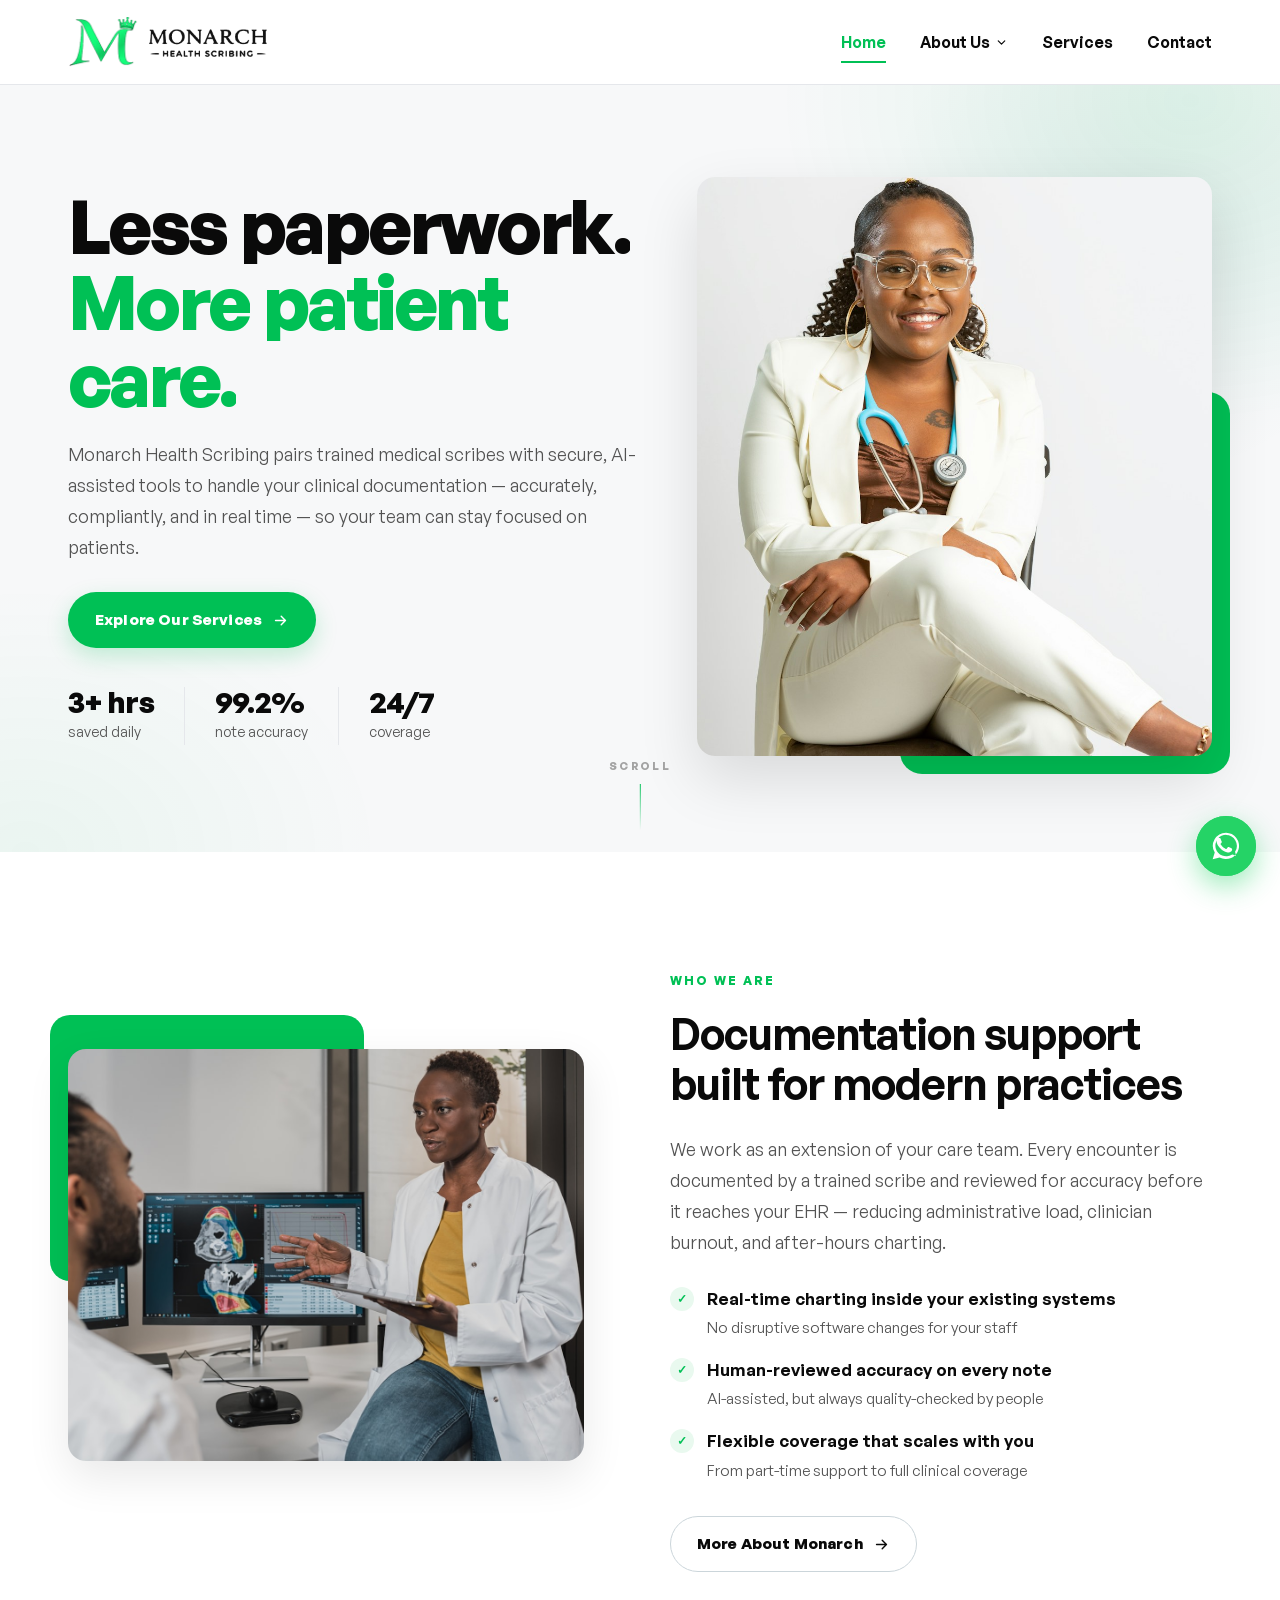
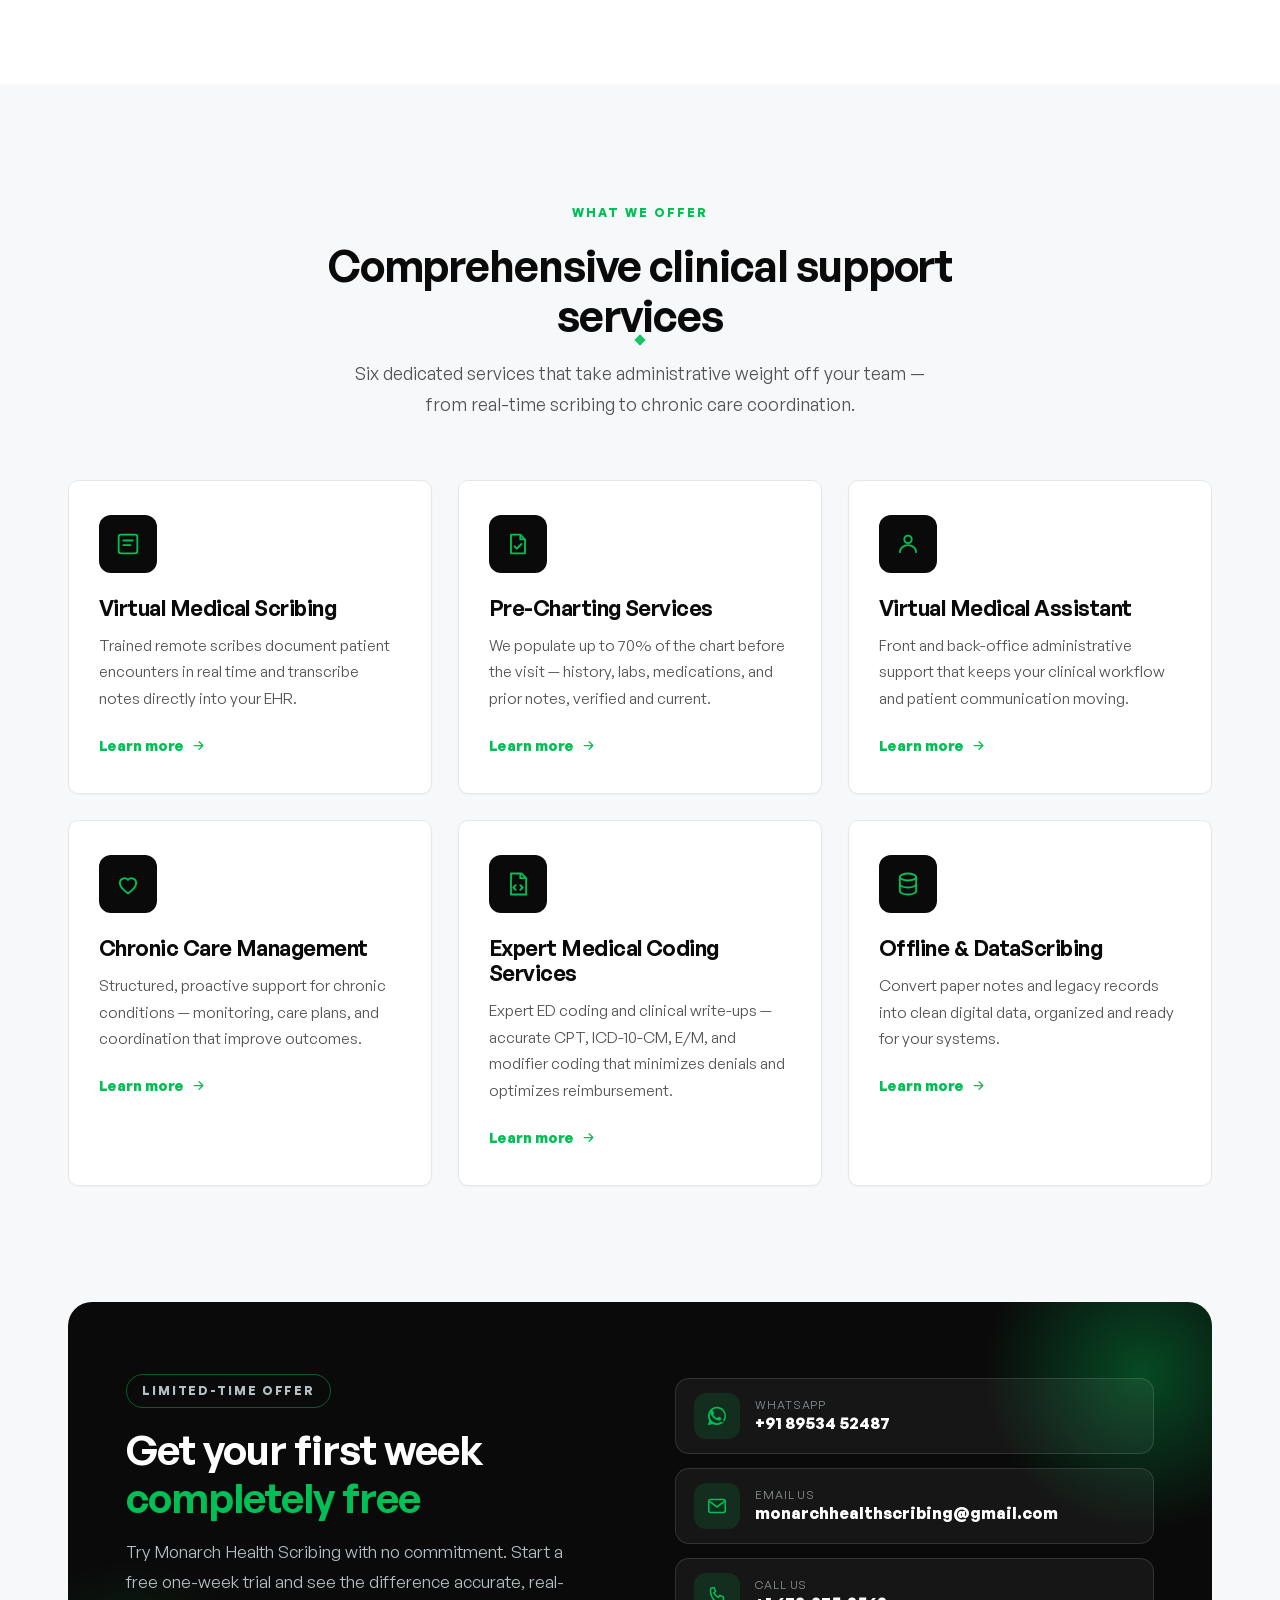
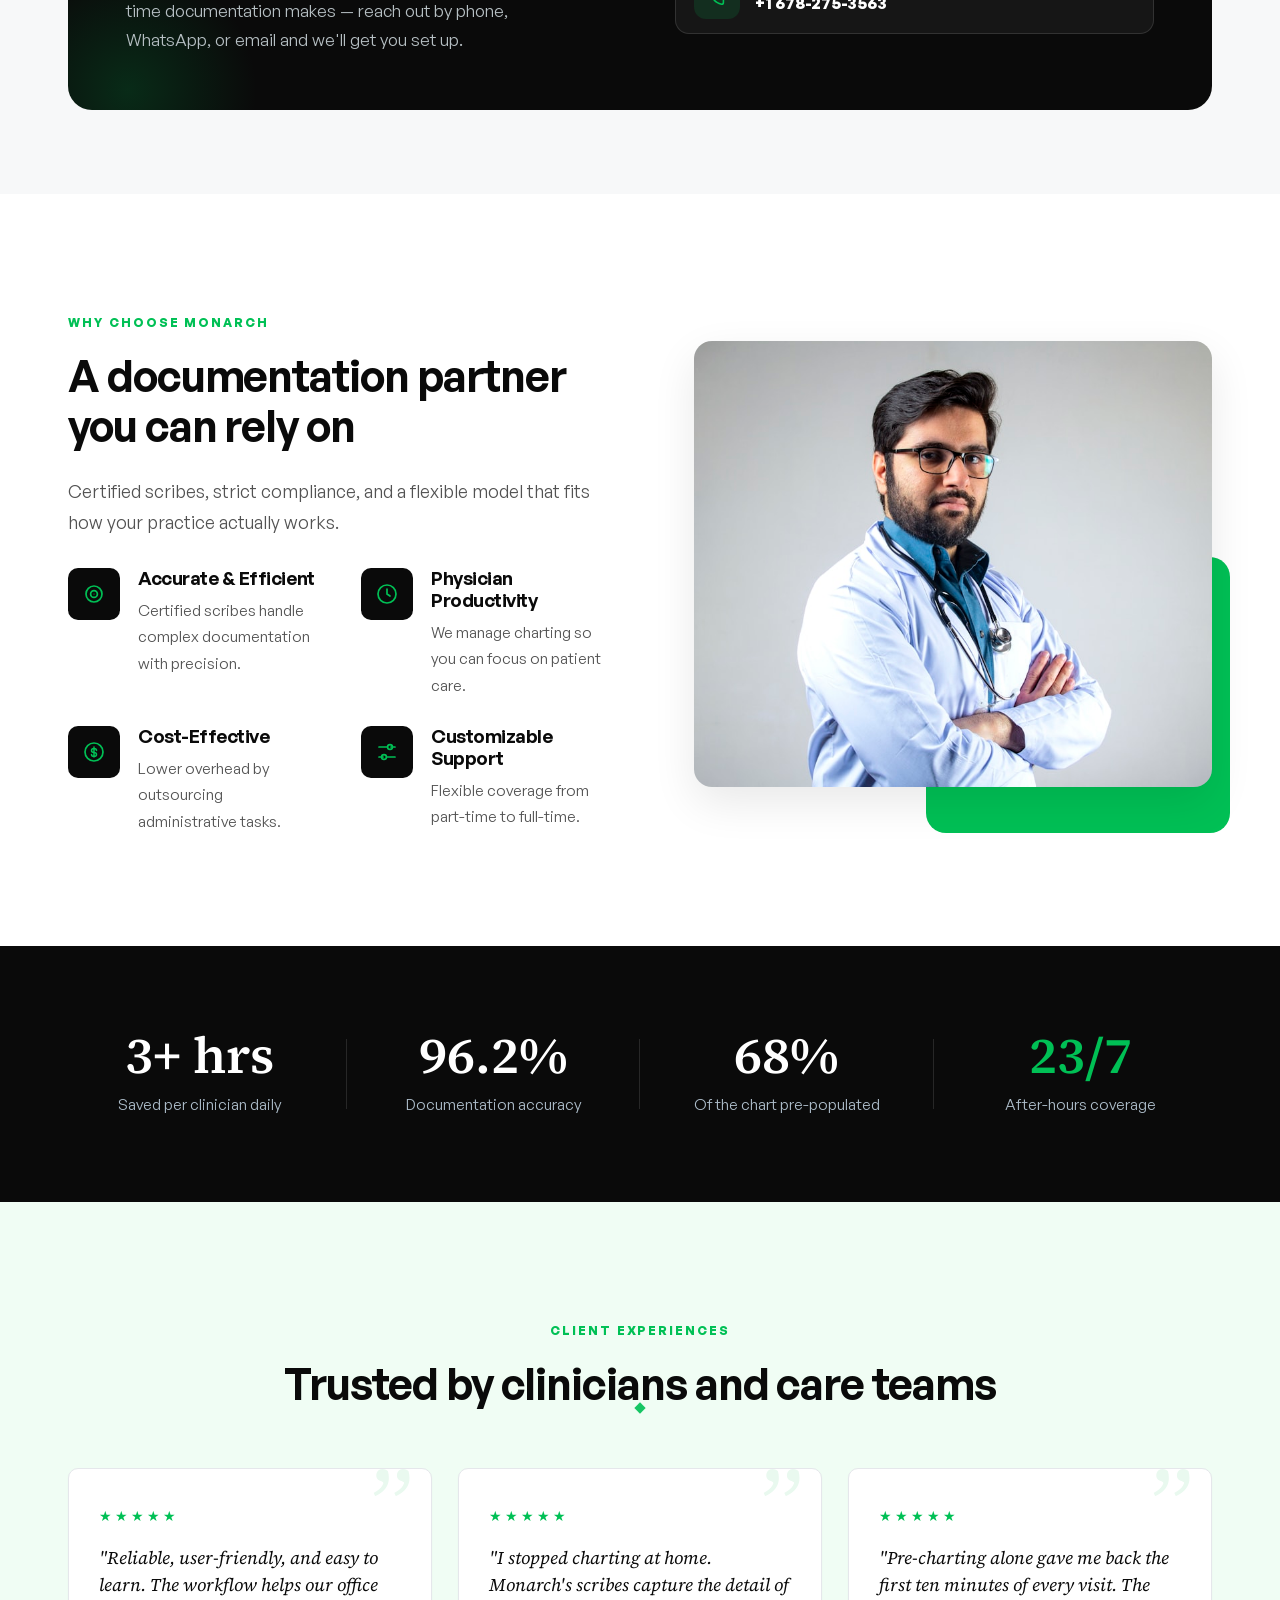
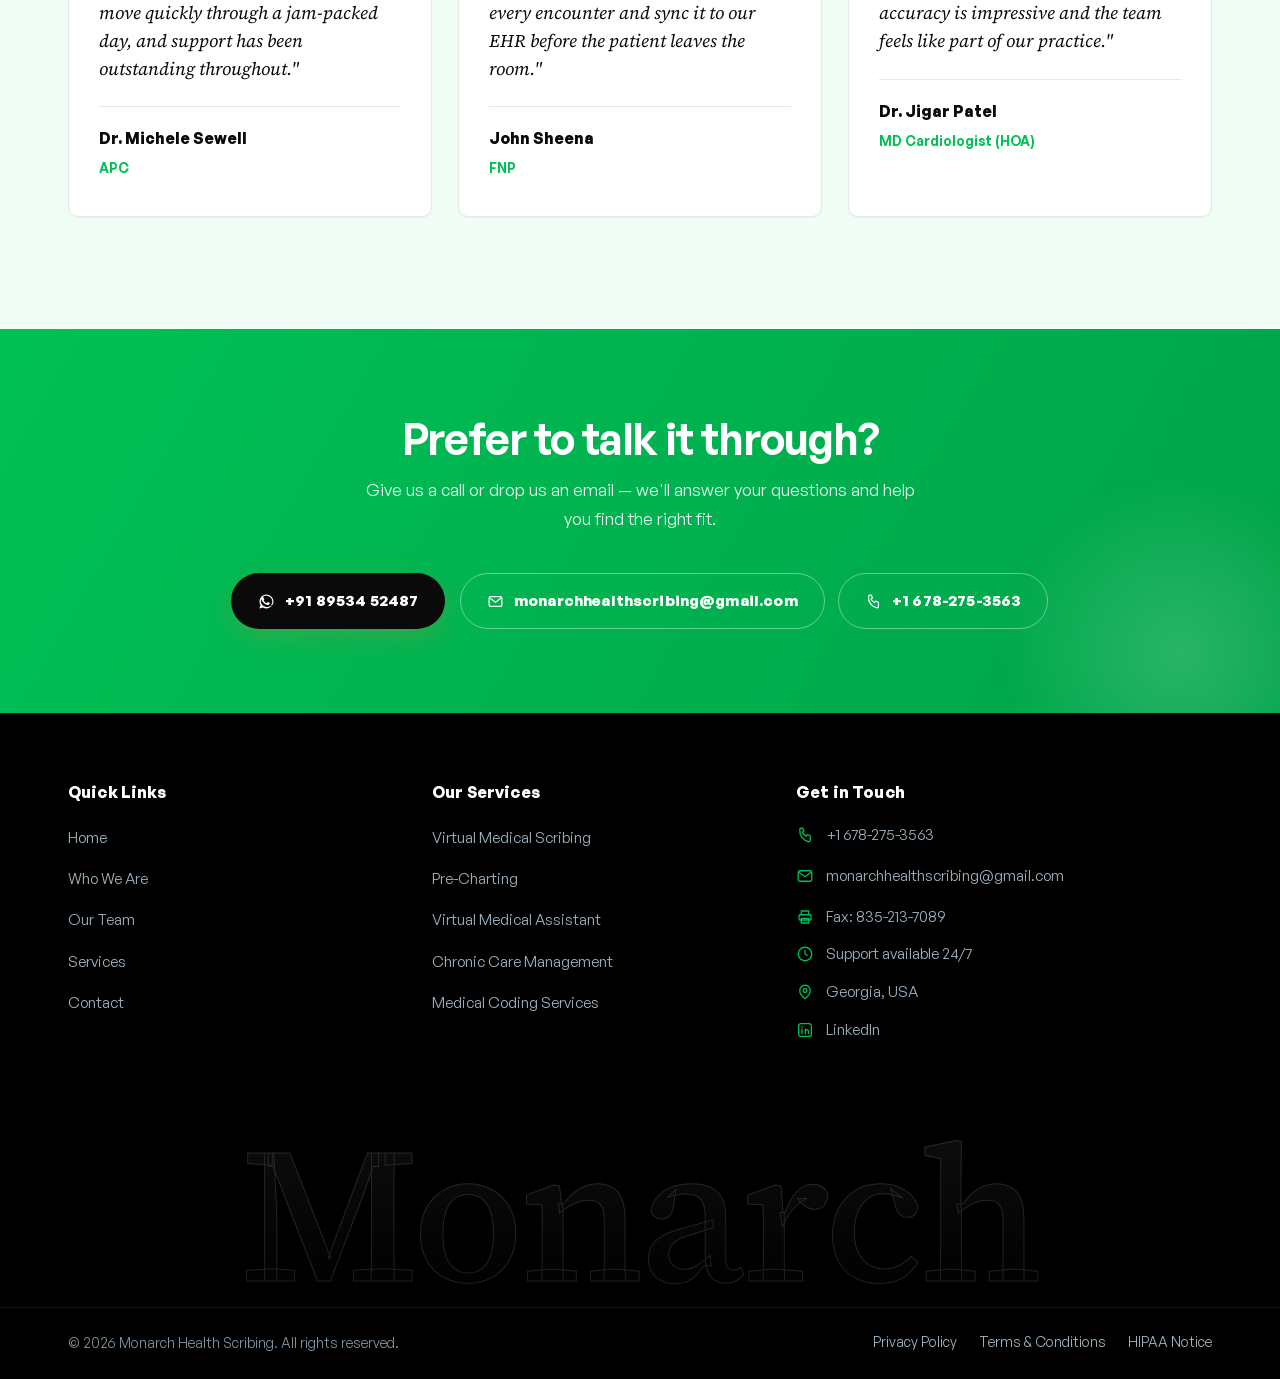
==== commit aee694e5: "Updated the home page" ====
--- a/index.html
+++ b/index.html
@@ -5,7 +5,7 @@
   <meta name="viewport" content="width=device-width, initial-scale=1.0" />
   <title>Monarch Health Scribing | Medical Scribing & Virtual Care Support</title>
   <meta name="description" content="Monarch Health Scribing provides accurate, HIPAA-compliant medical scribing, pre-charting, virtual medical assistants, and chronic care management — so clinicians can focus on patient care." />
-  <link rel="stylesheet" href="styles.css?v=74" />
+  <link rel="stylesheet" href="styles.css?v=76" />
   <link rel="icon" href="assets/logo-green-black.png" />
 </head>
 <body>
@@ -149,17 +149,17 @@
             and we'll get you set up.</p>
         </div>
         <div class="trial-actions">
+          <a href="https://wa.me/918953452487" target="_blank" rel="noopener" class="trial-chip">
+            <span class="ti"><svg viewBox="0 0 24 24" fill="currentColor"><path d="M12.04 2.01a9.9 9.9 0 00-8.48 14.95L2 22l5.2-1.36A9.9 9.9 0 1012.04 2.01zm0 1.8a8.1 8.1 0 016.95 12.2l-.2.33.78 2.85-2.92-.77-.32.19a8.1 8.1 0 11-4.1-15.04zm4.5 10.3c-.07-.12-.26-.2-.55-.34-.29-.14-1.7-.84-1.96-.94-.26-.1-.45-.14-.64.14-.19.29-.74.94-.9 1.13-.17.19-.33.21-.62.07-.29-.14-1.21-.45-2.3-1.43-.85-.76-1.43-1.7-1.6-1.98-.16-.29-.02-.44.13-.58.13-.13.29-.33.43-.5.14-.17.19-.29.29-.48.1-.19.05-.36-.02-.5-.07-.14-.64-1.55-.88-2.12-.23-.56-.47-.48-.64-.49h-.55c-.19 0-.5.07-.76.36-.26.29-1 .98-1 2.38s1.02 2.76 1.17 2.95c.14.19 2.01 3.08 4.88 4.32.68.29 1.21.46 1.63.59.68.22 1.3.19 1.79.12.55-.08 1.7-.7 1.94-1.36.24-.67.24-1.24.17-1.36z"/></svg></span>
+            <span><small>WhatsApp</small><b>+91 89534 52487</b></span>
+          </a>
+          <a href="mailto:monarchhealthscribing@gmail.com" class="trial-chip">
+            <span class="ti"><svg viewBox="0 0 24 24" fill="none"><rect x="3" y="5" width="18" height="14" rx="2" stroke="currentColor" stroke-width="1.7"/><path d="M4 7l8 6 8-6" stroke="currentColor" stroke-width="1.7"/></svg></span>
+            <span><small>Email us</small><b>monarchhealthscribing@gmail.com</b></span>
+          </a>
           <a href="tel:+16782753563" class="trial-chip">
             <span class="ti"><svg viewBox="0 0 24 24" fill="none"><path d="M5 5a2 2 0 012-2h2l1.5 4-2 1.5a12 12 0 005 5l1.5-2 4 1.5V19a2 2 0 01-2 2A15 15 0 015 5z" stroke="currentColor" stroke-width="1.7" stroke-linejoin="round"/></svg></span>
             <span><small>Call us</small><b>+1 678-275-3563</b></span>
-          </a>
-          <a href="https://wa.me/918953452487" target="_blank" rel="noopener" class="trial-chip">
-            <span class="ti"><svg viewBox="0 0 24 24" fill="currentColor"><path d="M12.04 2.01a9.9 9.9 0 00-8.48 14.95L2 22l5.2-1.36A9.9 9.9 0 1012.04 2.01zm0 1.8a8.1 8.1 0 016.95 12.2l-.2.33.78 2.85-2.92-.77-.32.19a8.1 8.1 0 11-4.1-15.04zm4.5 10.3c-.07-.12-.26-.2-.55-.34-.29-.14-1.7-.84-1.96-.94-.26-.1-.45-.14-.64.14-.19.29-.74.94-.9 1.13-.17.19-.33.21-.62.07-.29-.14-1.21-.45-2.3-1.43-.85-.76-1.43-1.7-1.6-1.98-.16-.29-.02-.44.13-.58.13-.13.29-.33.43-.5.14-.17.19-.29.29-.48.1-.19.05-.36-.02-.5-.07-.14-.64-1.55-.88-2.12-.23-.56-.47-.48-.64-.49h-.55c-.19 0-.5.07-.76.36-.26.29-1 .98-1 2.38s1.02 2.76 1.17 2.95c.14.19 2.01 3.08 4.88 4.32.68.29 1.21.46 1.63.59.68.22 1.3.19 1.79.12.55-.08 1.7-.7 1.94-1.36.24-.67.24-1.24.17-1.36z"/></svg></span>
-            <span><small>WhatsApp</small><b>+91 89534 52487</b></span>
-          </a>
-          <a href="mailto:monarchhealthscribing@gmail.com" class="trial-chip">
-            <span class="ti"><svg viewBox="0 0 24 24" fill="none"><rect x="3" y="5" width="18" height="14" rx="2" stroke="currentColor" stroke-width="1.7"/><path d="M4 7l8 6 8-6" stroke="currentColor" stroke-width="1.7"/></svg></span>
-            <span><small>Email us</small><b>monarchhealthscribing@gmail.com</b></span>
           </a>
         </div>
       </div>
@@ -288,6 +288,6 @@
     </div>
   </footer>
 
-  <script src="script.js?v=74"></script>
+  <script src="script.js?v=76"></script>
 </body>
 </html>
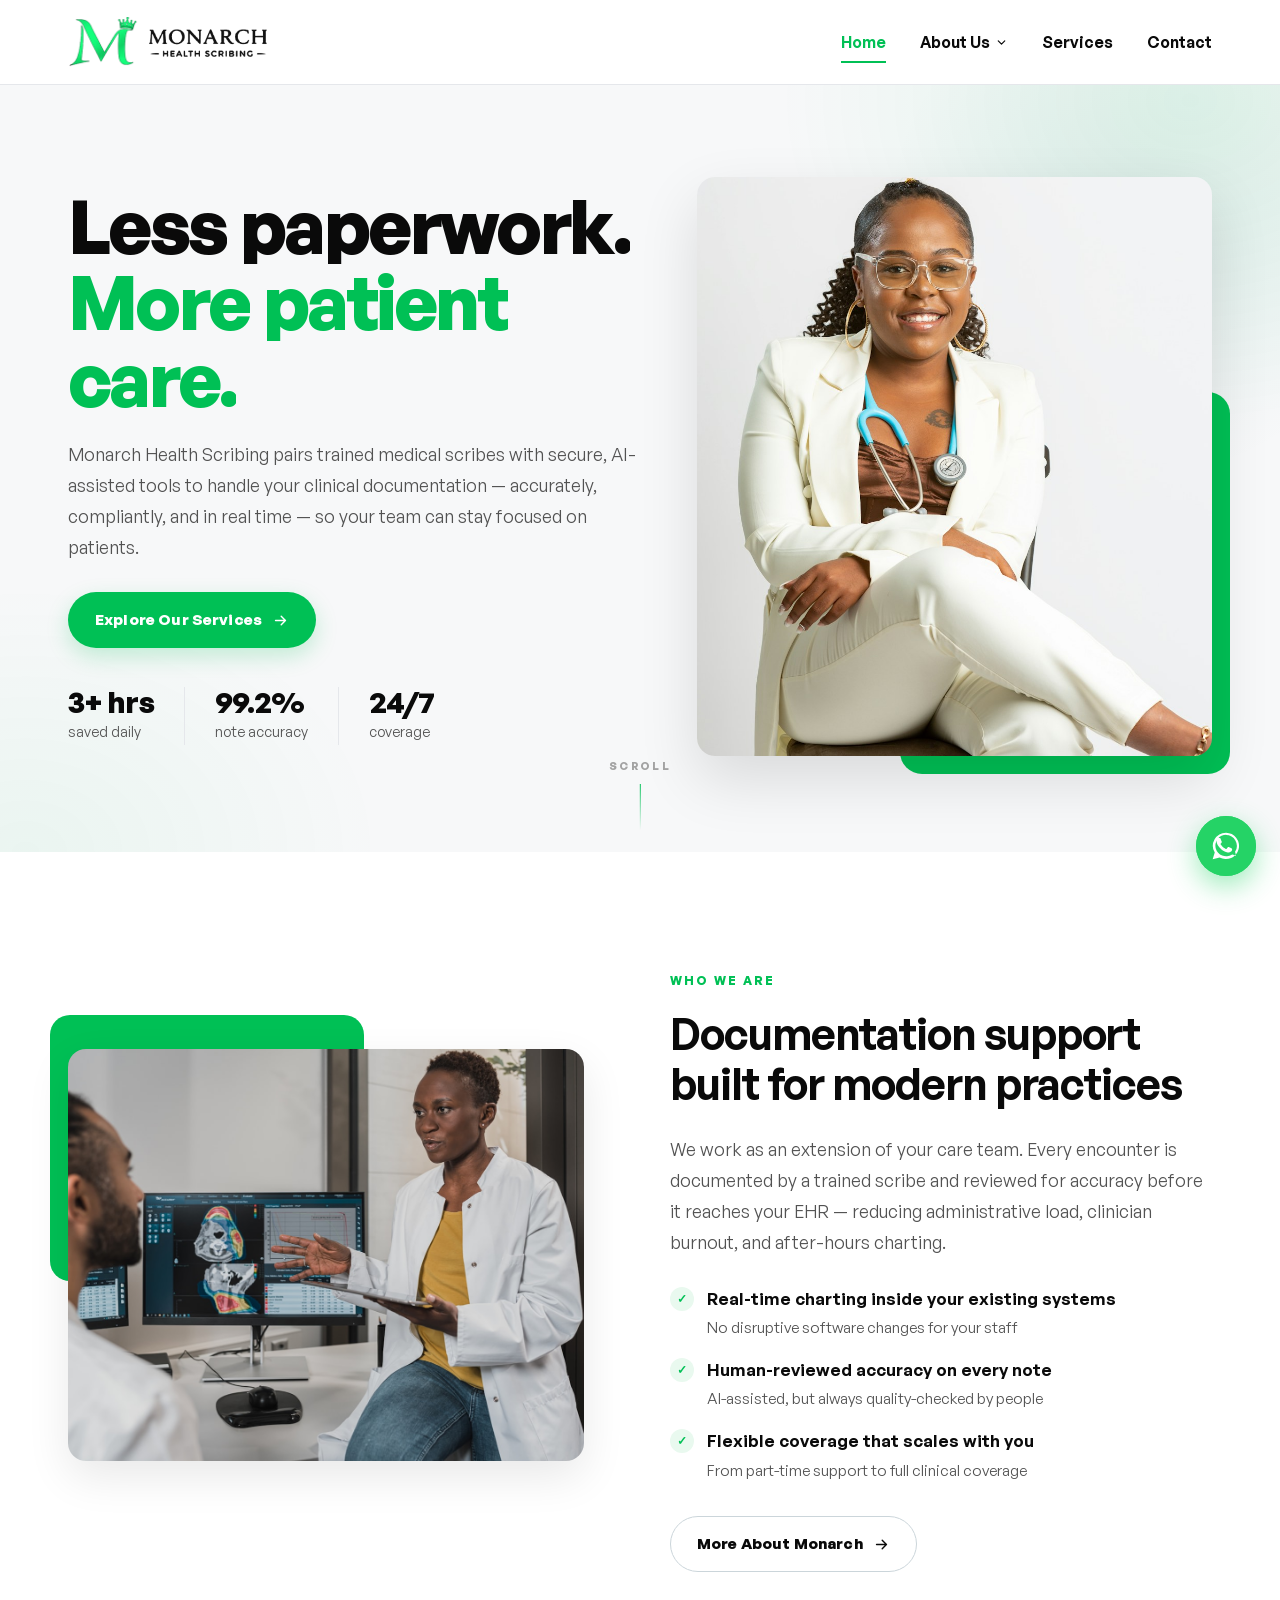
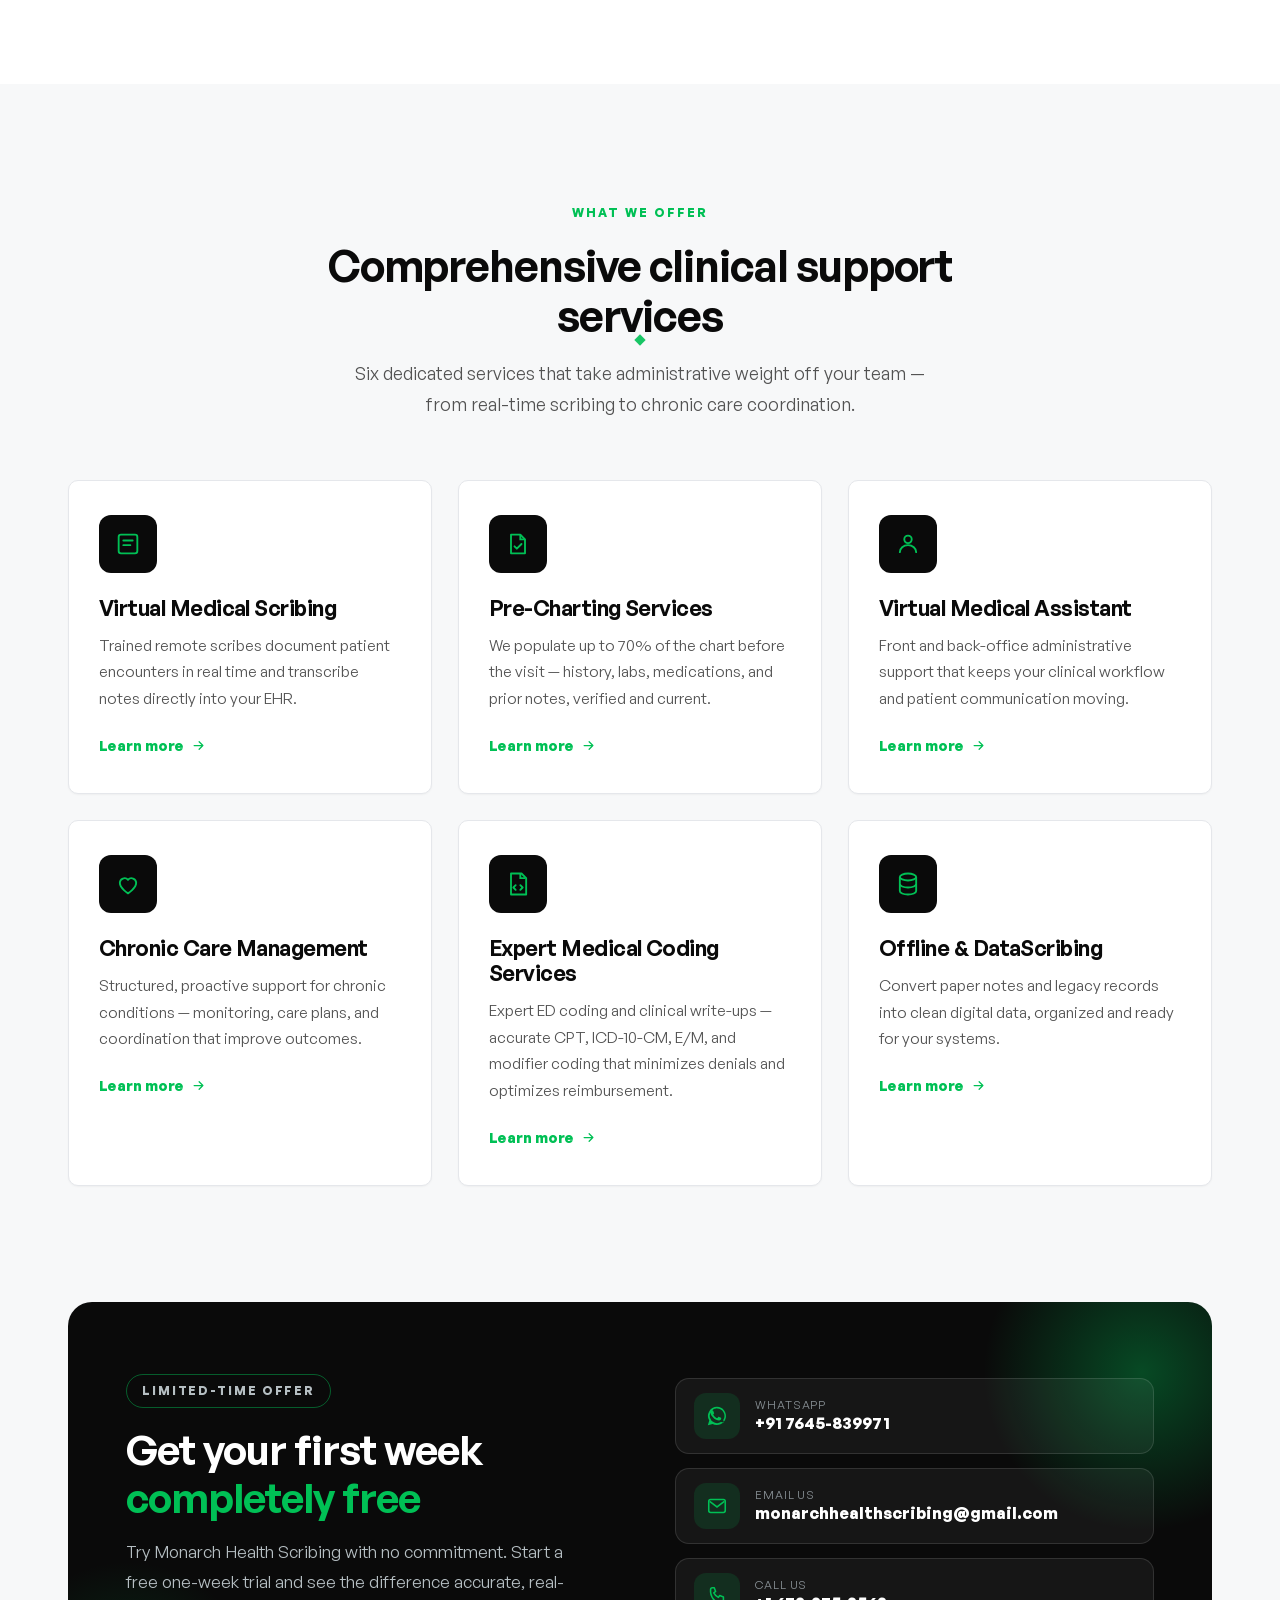
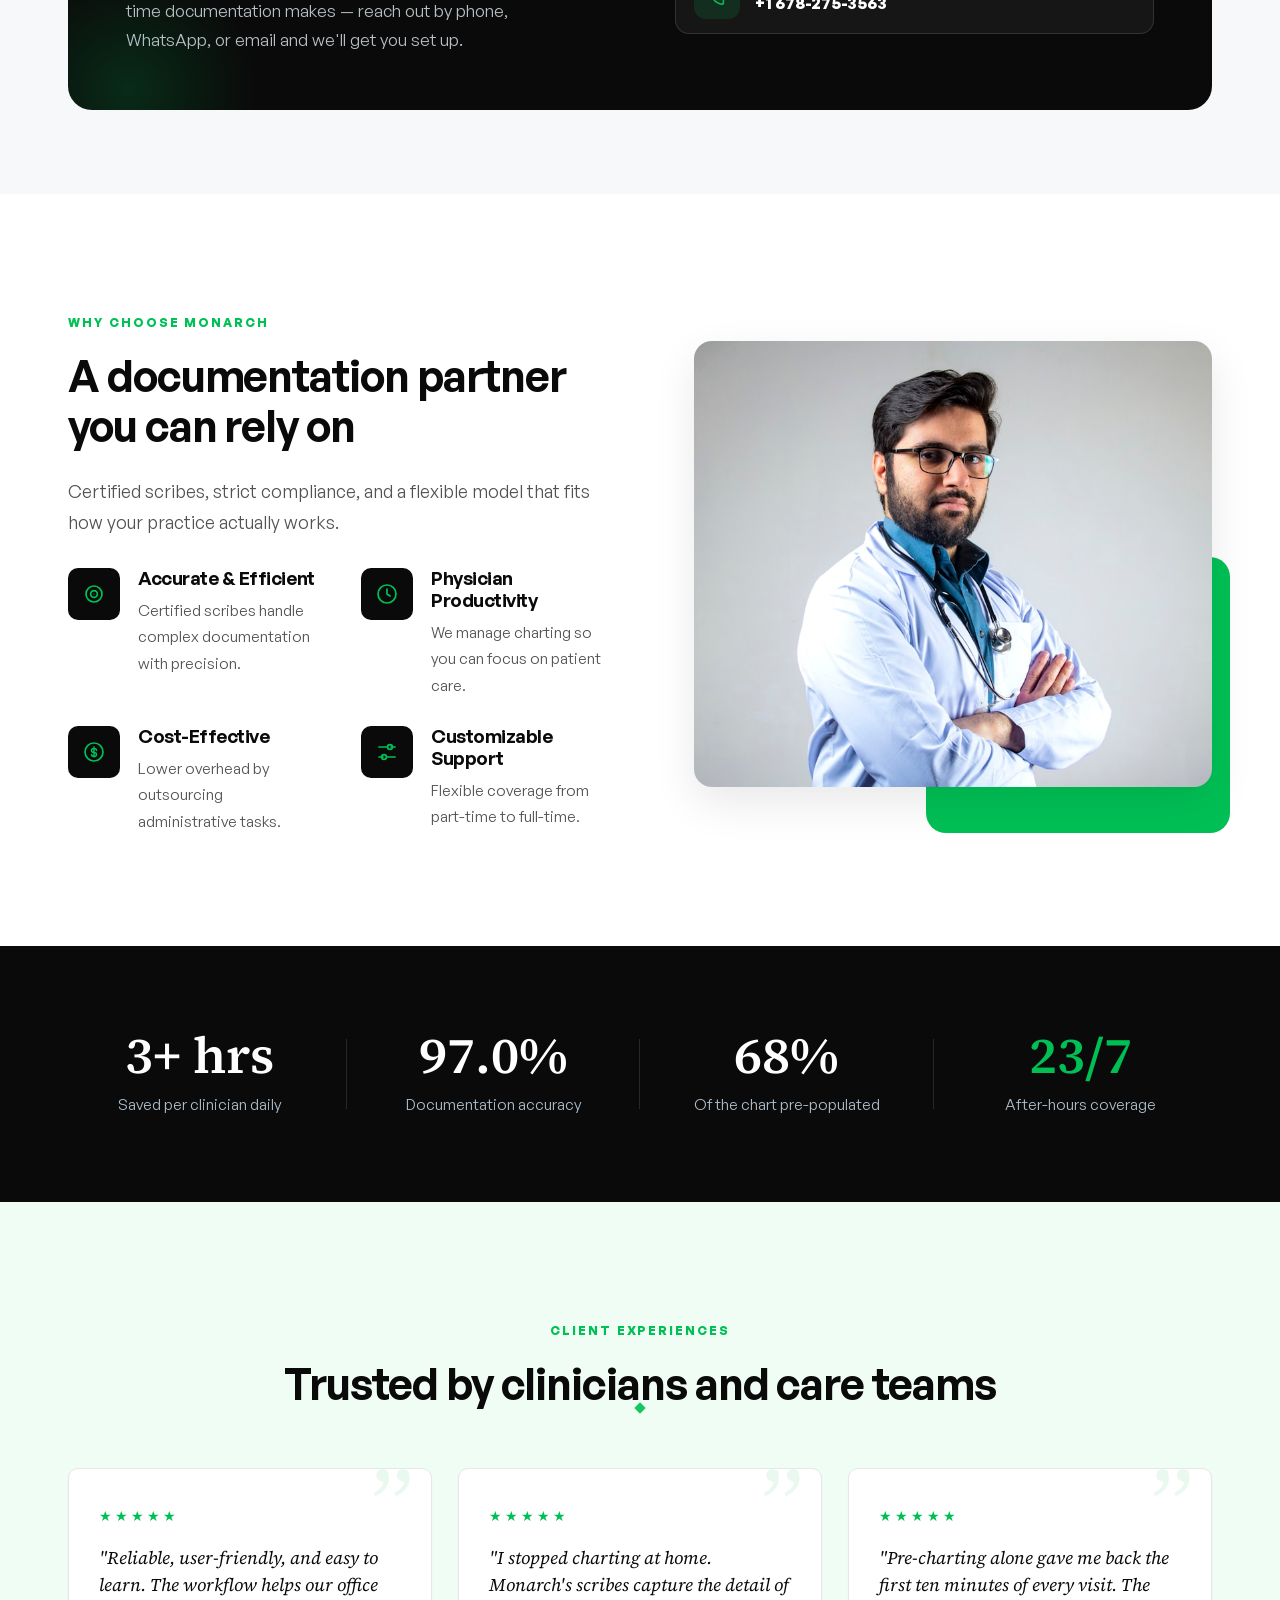
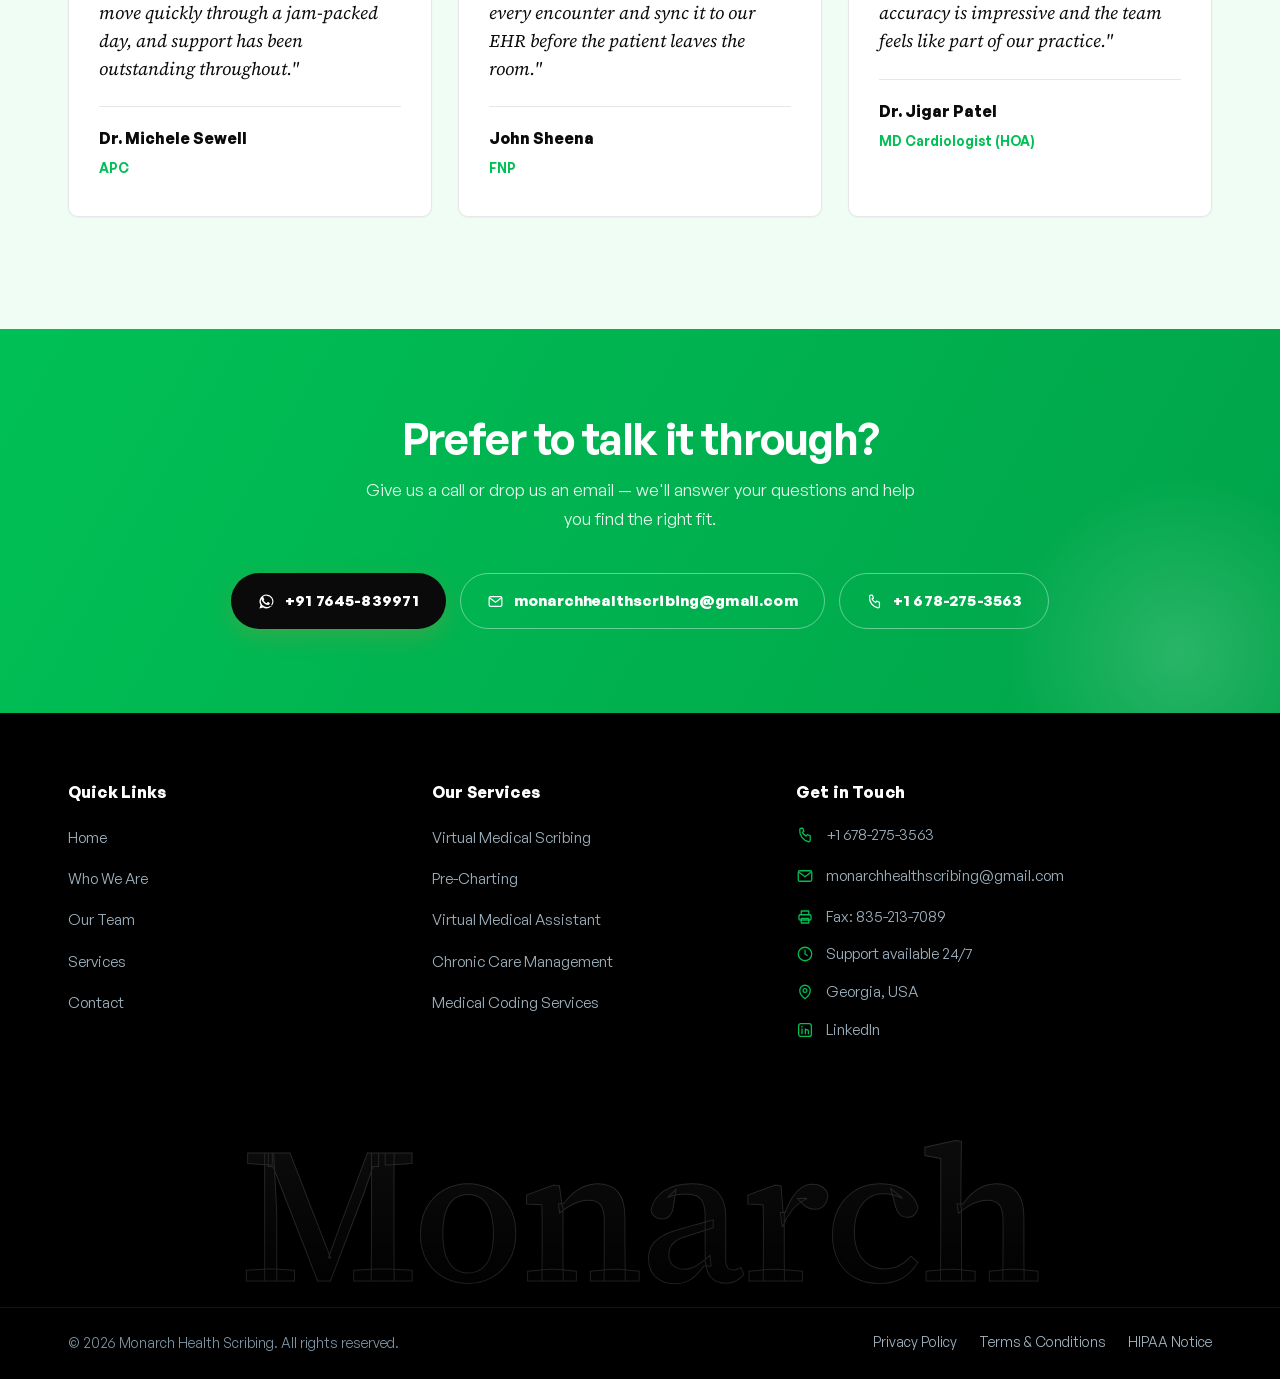
==== commit dce10011: "Add files via upload" ====
--- a/index.html
+++ b/index.html
@@ -5,8 +5,26 @@
   <meta name="viewport" content="width=device-width, initial-scale=1.0" />
   <title>Monarch Health Scribing | Medical Scribing & Virtual Care Support</title>
   <meta name="description" content="Monarch Health Scribing provides accurate, HIPAA-compliant medical scribing, pre-charting, virtual medical assistants, and chronic care management — so clinicians can focus on patient care." />
-  <link rel="stylesheet" href="styles.css?v=76" />
+  <meta name="keywords" content="medical scribing, virtual medical scribe, pre-charting, virtual medical assistant, chronic care management, medical coding services, HIPAA-compliant documentation, EHR documentation, healthcare documentation, Monarch Health Scribing" />
+  <meta name="author" content="Monarch Health Scribing" />
+  <meta name="robots" content="index, follow, max-image-preview:large" />
+  <meta name="theme-color" content="#00c055" />
+  <link rel="canonical" href="https://www.monarchhealthscribing.com/" />
+  <link rel="apple-touch-icon" href="assets/logo-green-black.png" />
+  <meta property="og:type" content="website" />
+  <meta property="og:site_name" content="Monarch Health Scribing" />
+  <meta property="og:title" content="Monarch Health Scribing | Medical Scribing &amp; Virtual Care Support" />
+  <meta property="og:description" content="Monarch Health Scribing provides accurate, HIPAA-compliant medical scribing, pre-charting, virtual medical assistants, and chronic care management — so clinicians can focus on patient care." />
+  <meta property="og:url" content="https://www.monarchhealthscribing.com/" />
+  <meta property="og:image" content="https://www.monarchhealthscribing.com/assets/img-hero.jpg" />
+  <meta property="og:locale" content="en_US" />
+  <meta name="twitter:card" content="summary_large_image" />
+  <meta name="twitter:title" content="Monarch Health Scribing | Medical Scribing &amp; Virtual Care Support" />
+  <meta name="twitter:description" content="Monarch Health Scribing provides accurate, HIPAA-compliant medical scribing, pre-charting, virtual medical assistants, and chronic care management — so clinicians can focus on patient care." />
+  <meta name="twitter:image" content="https://www.monarchhealthscribing.com/assets/img-hero.jpg" />
+  <link rel="stylesheet" href="styles.css?v=83" />
   <link rel="icon" href="assets/logo-green-black.png" />
+  <script type="application/ld+json">{"@context":"https://schema.org","@type":"MedicalBusiness","@id":"https://www.monarchhealthscribing.com/#organization","name":"Monarch Health Scribing","url":"https://www.monarchhealthscribing.com/","logo":"https://www.monarchhealthscribing.com/assets/logo-green-black.png","image":"https://www.monarchhealthscribing.com/assets/img-hero.jpg","description":"Accurate, HIPAA-compliant medical scribing, pre-charting, virtual medical assistant, chronic care management and medical coding services for clinicians and practices.","email":"monarchhealthscribing@gmail.com","telephone":"+1-678-275-3563","faxNumber":"835-213-7089","address":{"@type":"PostalAddress","addressRegion":"Georgia","addressCountry":"US"},"areaServed":{"@type":"Country","name":"United States"},"sameAs":["https://www.linkedin.com/company/monarch-health-scribing"],"contactPoint":[{"@type":"ContactPoint","telephone":"+1-678-275-3563","email":"monarchhealthscribing@gmail.com","contactType":"customer service","areaServed":"US","availableLanguage":"English"}]}</script>
 </head>
 <body>
 
@@ -149,9 +167,9 @@
             and we'll get you set up.</p>
         </div>
         <div class="trial-actions">
-          <a href="https://wa.me/918953452487" target="_blank" rel="noopener" class="trial-chip">
+          <a href="https://wa.me/917645839971" target="_blank" rel="noopener" class="trial-chip">
             <span class="ti"><svg viewBox="0 0 24 24" fill="currentColor"><path d="M12.04 2.01a9.9 9.9 0 00-8.48 14.95L2 22l5.2-1.36A9.9 9.9 0 1012.04 2.01zm0 1.8a8.1 8.1 0 016.95 12.2l-.2.33.78 2.85-2.92-.77-.32.19a8.1 8.1 0 11-4.1-15.04zm4.5 10.3c-.07-.12-.26-.2-.55-.34-.29-.14-1.7-.84-1.96-.94-.26-.1-.45-.14-.64.14-.19.29-.74.94-.9 1.13-.17.19-.33.21-.62.07-.29-.14-1.21-.45-2.3-1.43-.85-.76-1.43-1.7-1.6-1.98-.16-.29-.02-.44.13-.58.13-.13.29-.33.43-.5.14-.17.19-.29.29-.48.1-.19.05-.36-.02-.5-.07-.14-.64-1.55-.88-2.12-.23-.56-.47-.48-.64-.49h-.55c-.19 0-.5.07-.76.36-.26.29-1 .98-1 2.38s1.02 2.76 1.17 2.95c.14.19 2.01 3.08 4.88 4.32.68.29 1.21.46 1.63.59.68.22 1.3.19 1.79.12.55-.08 1.7-.7 1.94-1.36.24-.67.24-1.24.17-1.36z"/></svg></span>
-            <span><small>WhatsApp</small><b>+91 89534 52487</b></span>
+            <span><small>WhatsApp</small><b>+91 7645-839971</b></span>
           </a>
           <a href="mailto:monarchhealthscribing@gmail.com" class="trial-chip">
             <span class="ti"><svg viewBox="0 0 24 24" fill="none"><rect x="3" y="5" width="18" height="14" rx="2" stroke="currentColor" stroke-width="1.7"/><path d="M4 7l8 6 8-6" stroke="currentColor" stroke-width="1.7"/></svg></span>
@@ -234,7 +252,7 @@
         <p>Give us a call or drop us an email — we'll answer your questions and help you find the right fit.</p>
       </div>
       <div class="cta-actions">
-        <a href="https://wa.me/918953452487" target="_blank" rel="noopener" class="btn btn-gold"><svg viewBox="0 0 24 24" fill="currentColor"><path d="M12.04 2.01a9.9 9.9 0 00-8.48 14.95L2 22l5.2-1.36A9.9 9.9 0 1012.04 2.01zm0 1.8a8.1 8.1 0 016.95 12.2l-.2.33.78 2.85-2.92-.77-.32.19a8.1 8.1 0 11-4.1-15.04zm4.5 10.3c-.07-.12-.26-.2-.55-.34-.29-.14-1.7-.84-1.96-.94-.26-.1-.45-.14-.64.14-.19.29-.74.94-.9 1.13-.17.19-.33.21-.62.07-.29-.14-1.21-.45-2.3-1.43-.85-.76-1.43-1.7-1.6-1.98-.16-.29-.02-.44.13-.58.13-.13.29-.33.43-.5.14-.17.19-.29.29-.48.1-.19.05-.36-.02-.5-.07-.14-.64-1.55-.88-2.12-.23-.56-.47-.48-.64-.49h-.55c-.19 0-.5.07-.76.36-.26.29-1 .98-1 2.38s1.02 2.76 1.17 2.95c.14.19 2.01 3.08 4.88 4.32.68.29 1.21.46 1.63.59.68.22 1.3.19 1.79.12.55-.08 1.7-.7 1.94-1.36.24-.67.24-1.24.17-1.36z"/></svg> +91 89534 52487</a>
+        <a href="https://wa.me/917645839971" target="_blank" rel="noopener" class="btn btn-gold"><svg viewBox="0 0 24 24" fill="currentColor"><path d="M12.04 2.01a9.9 9.9 0 00-8.48 14.95L2 22l5.2-1.36A9.9 9.9 0 1012.04 2.01zm0 1.8a8.1 8.1 0 016.95 12.2l-.2.33.78 2.85-2.92-.77-.32.19a8.1 8.1 0 11-4.1-15.04zm4.5 10.3c-.07-.12-.26-.2-.55-.34-.29-.14-1.7-.84-1.96-.94-.26-.1-.45-.14-.64.14-.19.29-.74.94-.9 1.13-.17.19-.33.21-.62.07-.29-.14-1.21-.45-2.3-1.43-.85-.76-1.43-1.7-1.6-1.98-.16-.29-.02-.44.13-.58.13-.13.29-.33.43-.5.14-.17.19-.29.29-.48.1-.19.05-.36-.02-.5-.07-.14-.64-1.55-.88-2.12-.23-.56-.47-.48-.64-.49h-.55c-.19 0-.5.07-.76.36-.26.29-1 .98-1 2.38s1.02 2.76 1.17 2.95c.14.19 2.01 3.08 4.88 4.32.68.29 1.21.46 1.63.59.68.22 1.3.19 1.79.12.55-.08 1.7-.7 1.94-1.36.24-.67.24-1.24.17-1.36z"/></svg> +91 7645-839971</a>
         <a href="mailto:monarchhealthscribing@gmail.com" class="btn btn-ghost-light"><svg viewBox="0 0 24 24" fill="none"><rect x="3" y="5" width="18" height="14" rx="2" stroke="currentColor" stroke-width="1.7"/><path d="M4 7l8 6 8-6" stroke="currentColor" stroke-width="1.7"/></svg> monarchhealthscribing@gmail.com</a>
         <a href="tel:+16782753563" class="btn btn-ghost-light"><svg viewBox="0 0 24 24" fill="none"><path d="M5 5a2 2 0 012-2h2l1.5 4-2 1.5a12 12 0 005 5l1.5-2 4 1.5V19a2 2 0 01-2 2A15 15 0 015 5z" stroke="currentColor" stroke-width="1.7" stroke-linejoin="round"/></svg> +1 678-275-3563</a>
       </div>
@@ -288,6 +306,6 @@
     </div>
   </footer>
 
-  <script src="script.js?v=76"></script>
+  <script src="script.js?v=83"></script>
 </body>
 </html>
--- a/styles.css
+++ b/styles.css
@@ -1137,3 +1137,22 @@
 html::-webkit-scrollbar { width: 0; height: 0; display: none; }
 body { scrollbar-width: none; -ms-overflow-style: none; }
 body::-webkit-scrollbar { width: 0; height: 0; display: none; }
+
+/* ==========================================================================
+   Technology Partner (team page)
+   ========================================================================== */
+.tech-partner { display: flex; flex-direction: column; align-items: center; text-align: center;
+  max-width: 680px; margin: 0 auto; }
+.tp-avatar { width: 96px; height: 96px; margin-bottom: 22px; }
+.tp-avatar svg { width: 54px; height: 54px; }
+.tech-partner h3 { font-size: 1.7rem; margin-bottom: 6px; }
+.tech-partner .team-role { margin-bottom: 16px; }
+.tech-partner p { font-size: 1.02rem; line-height: 1.7; max-width: 60ch; }
+
+/* ===== Team avatar icons (male / female) ===== */
+.team-avatar { width: 76px; height: 76px; border-radius: 50%; background: #0a0a0a;
+  display: flex; align-items: center; justify-content: center; margin-bottom: 18px;
+  transition: background .3s var(--ease); }
+.team-avatar svg { width: 42px; height: 42px; fill: var(--teal); transition: fill .3s var(--ease); }
+.team-card:hover .team-avatar { background: var(--teal); }
+.team-card:hover .team-avatar svg { fill: #fff; }
